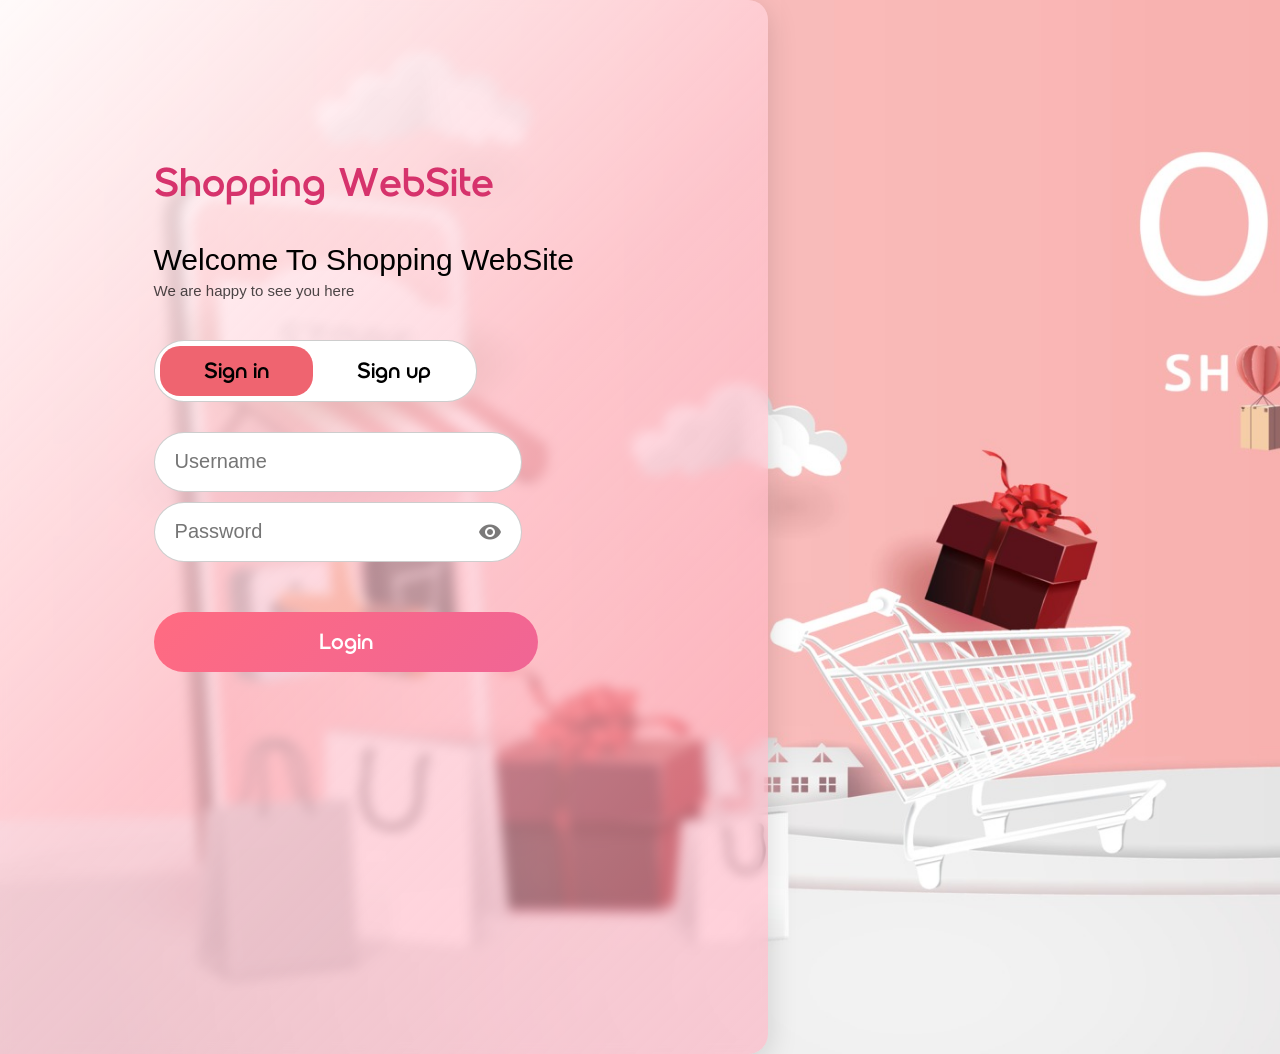
==== src/index.html @ 917c3c2b "shopping web" ====
<!DOCTYPE html>
<html lang="en">
<head>
    <meta charset="UTF-8">
    <meta name="viewport" content="width=device-width, initial-scale=1.0">
    <link rel="stylesheet" href="https://fonts.googleapis.com/icon?family=Material+Icons">
    <link rel="stylesheet" href="./style.css">
    <title>Login Page</title>
</head>
<body id="body_login">
     <!-- <div id="login_page">
        <input type="text" class="login_user">
        <input type="password" class="login_password">
        <button onclick="login_action()">Login</button>
        <button onclick="register_action()">Register</button>
     </div> -->
     <div id="login_page">
        <div id="conten_login">
            <h2>Shopping WebSite</h2>
            <p>Welcome To Shopping WebSite</p>
            <span>We are happy to see you here</span>
            <div id="button_sign">
                <button class="sign_in effect_sign_buttom" onclick="change_status_sign1()">Sign in</button>
                <button class="sign_up" onclick="change_status_sign2()">Sign up</button>
            </div>
            <div class="feature_login">
                <input type="text" class="login_user " placeholder="Username">
                <div class="password_feature">
                    <input type="password" class="login_password" placeholder="Password">
                    <i class="material-icons password_toggle" onclick="togglePasswordVisibility('.login_password', this)">visibility</i>
                </div>
            </div>
            <div class="feature_sign_up hidden_feature">
                <input type="text" class="login_user_register" placeholder="Username">
                <div class="password_feature">
                    <input type="password" class="login_password_register" placeholder="Password">
                    <i class="material-icons password_toggle" onclick="togglePasswordVisibility('.login_password_register', this)">visibility</i>
                </div>
                <div class="password_feature">
                    <input type="password" class="login_password_confirm" placeholder="Password confirm">
                    <i class="material-icons password_toggle" onclick="togglePasswordVisibility('.login_password_confirm', this)">visibility</i>
                </div>
            </div>
            <div id="button_login_register">
                <button onclick="login_action()" class="button_login">Login</button>
                <button onclick="register_action()" class="button_register hidden_feature">Register</button>
            </div>
        </div>
     </div>
     <script src="main.js"></script>
     <script src="login.js"></script>
</body>
</html>
---- src/style.css ----
@font-face {
    font-family: "darleysans";
    src: url(../asset/font/DarleySans-Regular.otf);
}
:root{
    --background: rgba(255, 245, 245, 0.8);
    --font_text : -apple-system, BlinkMacSystemFont, 'Segoe UI', 'Roboto', 'Oxygen',
        'Ubuntu', 'Cantarell', 'Fira Sans', 'Droid Sans', 'Helvetica Neue',
        sans-serif;
    --font_text_other: "darleysans" , sans-serif;
    --background-image: url(../asset/img/shopping-background.jpg);
}
#body_login
{
    margin: 0;
    font-family: var(--font_text);
    background: var(--background-image);
    background-size: cover;
    background-repeat: no-repeat;
}
h2{
    color: #d6336c;
    margin: 0;
    font-weight: 500;
    font-family: var(--font_text_other);
    margin-bottom: 5px;
    font-size: 40px;
}
p{
    font-family: var(--font_text);
    font-weight: 500;
    margin-bottom: 5px;
    font-size: 30px;
}
span
{
    opacity: 0.7;
    font-size: 15px;
}
#login_page
{
    display: grid;
    grid-template-columns: 6fr 4fr;
    grid-template-areas: 
    "content intro";
}
#conten_login
{   
    grid-area: content;
    padding-top: 20%;
    padding-left: 20%;
    background: linear-gradient(
    135deg,
    rgba(255, 255, 255, 0.9),
    rgba(255, 200, 210, 0.7),
    rgba(255, 160, 180, 0.5));
    backdrop-filter: blur(6px);
    border-bottom-right-radius: 20px;
    border-top-right-radius: 20px;
    box-shadow: 0 8px 30px rgba(0,0,0,0.15);
    min-height: 100dvh;
    /* min-width: 100dvw; */
}
.feature_sign_up,
.feature_login
{
    margin-top: 30px;
    margin-bottom: 30px;
}
.password_feature
{
    position: relative;
    width: 60%;
    margin-top: 10px;
}
.password_feature i
{
    position: absolute;
    top: 50%;
    right: 20px;
    transform: translateY(-50%);
    cursor: pointer;
    color: rgba(90, 89, 89, 0.8);
}
.hidden_feature
{
    display: none !important;
}

.feature_sign_up input,
.feature_login input
{
    border: 1px solid rgba(90, 89, 89, 0.3);
    outline: none;
    display: block;
    margin-top: 10px;
    height: 60px;
    width: 60%;
    box-sizing: border-box;  
    max-height: 200px;
    font-size: 20px;
    padding-left: 20px;
    border-radius: 30px;
}
.password_feature input
{
    width: 100%;
    margin-top: 0;
    padding-right: 55px;
}
table{
    padding: 20px;
    height: 100%;
    overflow:scroll;
    border-spacing: 0;
}
th, td{
    padding: 0px 20px 0px 20px;
    border: 1px solid black;
}
#button_sign
{
    margin-top: 40px;
    border: 1px solid rgba(90, 89, 89, 0.3);
    background-color: white ;
    padding: 5px;
    width: fit-content;
    white-space: nowrap;
    border-radius: 30px;
}
#button_sign button{
    font-family: var(--font_text_other);
    cursor: pointer;
    border: transparent;
    background-color: white ;
    width: 12svw;
    min-height: 50px;
    font-size: 22px;
    border-radius: 20px;
}
.effect_sign_buttom
{
    background-color: rgba(238, 84, 97, 0.9) !important;
}
/* ===================================button_login_register================ */
.button_login{
    color: white;
    font-family: var(--font_text_other);
    cursor: pointer;
    border: transparent;
    background: linear-gradient(135deg, #ff6b81, #f06595);
    width: 30svw;
    min-height: 60px;
    font-size: 22px;
    border-radius: 30px;
    margin-top: 50px;
    display: block;
}
.button_register
{
    color: white;
    font-family: var(--font_text_other);
    cursor: pointer;
    border: transparent;
    background: linear-gradient(135deg, #ff6b81, #f06595);
    width: 30svw;
    min-height: 60px;
    font-size: 22px;
    border-radius: 30px;
    margin-top: 50px;
    display: block;
}

#button_login_register button:hover
{
    background: linear-gradient(135deg, #f06595, #e64980);
    transform: translateY(-2px);
    box-shadow: 0 8px 20px rgba(0,0,0,0.2);
}
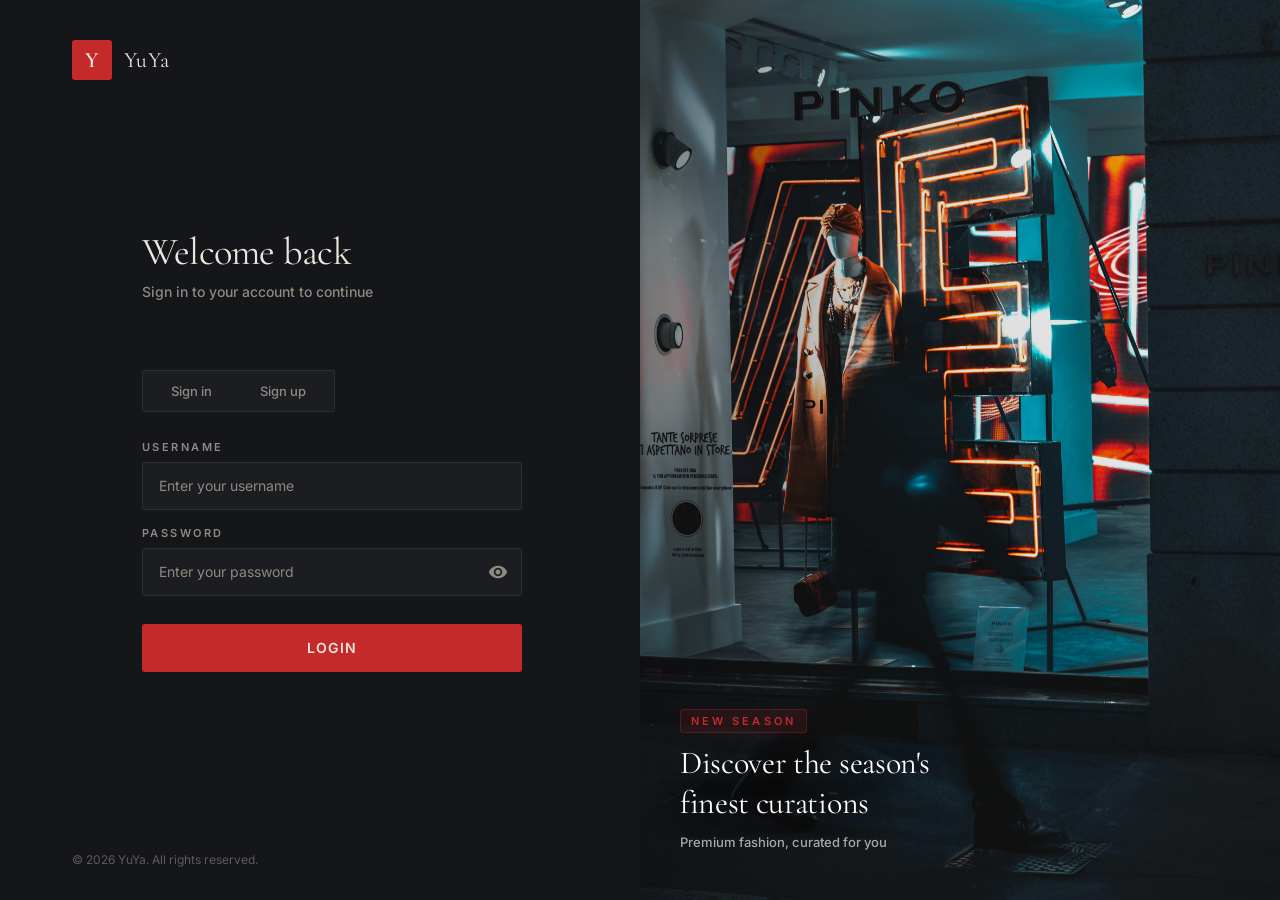
==== commit 535fb428: "push code" ====
--- a/src/index.html
+++ b/src/index.html
@@ -1,9 +1,12 @@
-<!DOCTYPE html>
+﻿<!DOCTYPE html>
 <html lang="en">
 <head>
     <meta charset="UTF-8">
     <meta name="viewport" content="width=device-width, initial-scale=1.0">
     <link rel="stylesheet" href="https://fonts.googleapis.com/icon?family=Material+Icons">
+    <link rel="preconnect" href="https://fonts.googleapis.com">
+    <link rel="preconnect" href="https://fonts.gstatic.com" crossorigin>
+    <link rel="stylesheet" href="https://fonts.googleapis.com/css2?family=Cormorant+Garamond:ital,wght@0,300;0,400;0,500;0,600;1,300;1,400&family=Inter:wght@400;500;600;700&display=swap">
     <link rel="stylesheet" href="./style.css">
     <title>Login Page</title>
 </head>
@@ -16,34 +19,75 @@
      </div> -->
      <div id="login_page">
         <div id="conten_login">
-            <h2>Shopping WebSite</h2>
-            <p>Welcome To Shopping WebSite</p>
-            <span>We are happy to see you here</span>
-            <div id="button_sign">
-                <button class="sign_in effect_sign_buttom" onclick="change_status_sign1()">Sign in</button>
-                <button class="sign_up" onclick="change_status_sign2()">Sign up</button>
+            <div class="login_brand">
+                <div class="login_brand_mark">Y</div>
+                <span class="login_brand_name">YuYa</span>
             </div>
-            <div class="feature_login">
-                <input type="text" class="login_user " placeholder="Username">
-                <div class="password_feature">
-                    <input type="password" class="login_password" placeholder="Password">
-                    <i class="material-icons password_toggle" onclick="togglePasswordVisibility('.login_password', this)">visibility</i>
+
+            <div class="login_form_body">
+                <div class="login_headline">
+                    <h2>Welcome back</h2>
+                    <p>Sign in to your account to continue</p>
+                </div>
+
+                <div id="button_sign">
+                    <button class="sign_in effect_sign_buttom" onclick="change_status_sign1()">Sign in</button>
+                    <button class="sign_up" onclick="change_status_sign2()">Sign up</button>
+                </div>
+
+                <div class="feature_login">
+                    <div class="login_field">
+                        <label class="login_label">Username</label>
+                        <input type="text" class="login_user" placeholder="Enter your username">
+                    </div>
+                    <div class="login_field">
+                        <label class="login_label">Password</label>
+                        <div class="password_feature">
+                            <input type="password" class="login_password" placeholder="Enter your password">
+                            <i class="material-icons password_toggle" onclick="togglePasswordVisibility('.login_password', this)">visibility</i>
+                        </div>
+                    </div>
+                </div>
+
+                <div class="feature_sign_up hidden_feature">
+                    <div class="login_field">
+                        <label class="login_label">Username</label>
+                        <input type="text" class="login_user_register" placeholder="Choose a username">
+                    </div>
+                    <div class="login_field">
+                        <label class="login_label">Password</label>
+                        <div class="password_feature">
+                            <input type="password" class="login_password_register" placeholder="Create a password">
+                            <i class="material-icons password_toggle" onclick="togglePasswordVisibility('.login_password_register', this)">visibility</i>
+                        </div>
+                    </div>
+                    <div class="login_field">
+                        <label class="login_label">Confirm Password</label>
+                        <div class="password_feature">
+                            <input type="password" class="login_password_confirm" placeholder="Repeat your password">
+                            <i class="material-icons password_toggle" onclick="togglePasswordVisibility('.login_password_confirm', this)">visibility</i>
+                        </div>
+                    </div>
+                </div>
+
+                <div id="button_login_register">
+                    <button onclick="login_action()" class="button_login">Login</button>
+                    <button onclick="register_action()" class="button_register hidden_feature">Register</button>
                 </div>
             </div>
-            <div class="feature_sign_up hidden_feature">
-                <input type="text" class="login_user_register" placeholder="Username">
-                <div class="password_feature">
-                    <input type="password" class="login_password_register" placeholder="Password">
-                    <i class="material-icons password_toggle" onclick="togglePasswordVisibility('.login_password_register', this)">visibility</i>
-                </div>
-                <div class="password_feature">
-                    <input type="password" class="login_password_confirm" placeholder="Password confirm">
-                    <i class="material-icons password_toggle" onclick="togglePasswordVisibility('.login_password_confirm', this)">visibility</i>
-                </div>
+
+            <div class="login_footer">
+                <span>© 2026 YuYa. All rights reserved.</span>
             </div>
-            <div id="button_login_register">
-                <button onclick="login_action()" class="button_login">Login</button>
-                <button onclick="register_action()" class="button_register hidden_feature">Register</button>
+        </div>
+
+        <div id="login_visual">
+            <img src="../asset/img/pexels-mikitayo-16566215.jpg" alt="YuYa Fashion">
+            <div class="login_visual_overlay"></div>
+            <div class="login_visual_caption">
+                <span class="login_visual_tag">NEW SEASON</span>
+                <h3 class="login_visual_title">Discover the season's<br>finest curations</h3>
+                <p class="login_visual_sub">Premium fashion, curated for you</p>
             </div>
         </div>
      </div>
@@ -51,3 +95,4 @@
      <script src="login.js"></script>
 </body>
 </html>
+
--- a/src/style.css
+++ b/src/style.css
@@ -1,6 +1,31 @@
 @font-face {
     font-family: "darleysans";
     src: url(../asset/font/DarleySans-Regular.otf);
+}
+@font-face {
+    font-family: "dita";
+    src: url(../asset/font/Dita-Sweet.ttf);
+}
+@font-face {
+    font-family: "dita2";
+    src: url(../asset/font/Dita-Sweet.otf);
+}
+@keyframes fadeIn {
+    from {
+        opacity: 0;
+        transform: translateY(20px);
+    }
+    to {
+        opacity: 1;
+        transform: translateY(0);
+    }
+}
+@keyframes pageReveal {
+    to {
+        opacity: 1;
+        transform: scale(1);
+        filter: blur(0);
+    }
 }
 :root{
     --background: rgba(255, 245, 245, 0.8);
@@ -8,7 +33,10 @@
         'Ubuntu', 'Cantarell', 'Fira Sans', 'Droid Sans', 'Helvetica Neue',
         sans-serif;
     --font_text_other: "darleysans" , sans-serif;
-    --background-image: url(../asset/img/shopping-background.jpg);
+    --background-image: url(../asset/img/yuya_shop.png);
+    --font_text_user: 'dita', sans-serif;
+    --font_text_admin: 'dita2', sans-serif;
+    --font_text_center: '._Molot', sans-serif;
 }
 #body_login
 {
@@ -17,12 +45,15 @@
     background: var(--background-image);
     background-size: cover;
     background-repeat: no-repeat;
-}
+    animation: fadeIn 0.6s ease;
+}
+
 h2{
     color: #d6336c;
     margin: 0;
     font-weight: 500;
     font-family: var(--font_text_other);
+    
     margin-bottom: 5px;
     font-size: 40px;
 }
@@ -34,7 +65,7 @@
 }
 span
 {
-    opacity: 0.7;
+    opacity: 1;
     font-size: 15px;
 }
 #login_page
@@ -50,11 +81,11 @@
     padding-top: 20%;
     padding-left: 20%;
     background: linear-gradient(
-    135deg,
-    rgba(255, 255, 255, 0.9),
-    rgba(255, 200, 210, 0.7),
-    rgba(255, 160, 180, 0.5));
-    backdrop-filter: blur(6px);
+        135deg,
+        rgba(255, 255, 255, 0.85),
+        rgba(255, 182, 193, 0.4)
+    );
+    backdrop-filter: blur(10px);
     border-bottom-right-radius: 20px;
     border-top-right-radius: 20px;
     box-shadow: 0 8px 30px rgba(0,0,0,0.15);
@@ -85,6 +116,7 @@
 .hidden_feature
 {
     display: none !important;
+    transition: 0.3s ease;
 }
 
 .feature_sign_up input,
@@ -102,6 +134,13 @@
     padding-left: 20px;
     border-radius: 30px;
 }
+.feature_sign_up input:focus,
+.feature_login input:focus
+{
+    border: 2px solid #ff6b81;
+    box-shadow: 0 0 8px rgba(255, 105, 135, 0.4);
+}
+
 .password_feature input
 {
     width: 100%;
@@ -114,9 +153,16 @@
     overflow:scroll;
     border-spacing: 0;
 }
+th
+{
+    background: rgba(143, 164, 173, 0.3);
+}
 th, td{
-    padding: 0px 20px 0px 20px;
-    border: 1px solid black;
+    padding: 10px 20px 10px 20px;
+    border: 1px solid rgb(173, 172, 172);
+    font-family: var(--font_text_admin);
+    text-align: left
+
 }
 #button_sign
 {
@@ -137,7 +183,14 @@
     min-height: 50px;
     font-size: 22px;
     border-radius: 20px;
-}
+    transition: all 0.3s ease;
+}
+#button_sign button:hover
+{
+    transform: translateY(-2px);
+    box-shadow: 0 6px 15px rgba(0,0,0,0.2);
+}
+
 .effect_sign_buttom
 {
     background-color: rgba(238, 84, 97, 0.9) !important;
@@ -155,6 +208,7 @@
     border-radius: 30px;
     margin-top: 50px;
     display: block;
+    transition: all 0.3s ease;
 }
 .button_register
 {
@@ -169,11 +223,5679 @@
     border-radius: 30px;
     margin-top: 50px;
     display: block;
+    transition: all 0.3s ease;
 }
 
 #button_login_register button:hover
 {
     background: linear-gradient(135deg, #f06595, #e64980);
     transform: translateY(-2px);
-    box-shadow: 0 8px 20px rgba(0,0,0,0.2);
-}
+    box-shadow: 0 0 20px rgba(255, 105, 135, 0.6);
+    transition: all 0.3s ease;
+}
+@media (max-width: 800px) {
+    #login_page
+    {
+        grid-template-columns: 1fr;
+        grid-template-areas: 
+        "content"
+        "intro";
+    }
+    #button_sign button
+    {
+        width: 30svw;
+    
+    }
+    .feature_sign_up input,
+    .feature_login input
+    {
+        width: 70svw;
+    }
+    .password_feature i
+    {
+        right: -40%;
+    }
+}
+/* ===========================================PAGE_USER=================================================== */
+/* ======================================================================================================= */
+#body_user
+{
+    margin: 0;
+    padding: 0;
+    font-family: var(--font_text_user);
+    min-height: 100dvh;
+    animation: fadeIn 0.6s ease;
+    font-weight: 600;
+}
+a{
+    text-decoration: none;
+    color: inherit;
+}
+.text_center{
+    position: absolute;
+    top: 80%;
+    left: 50%;
+    color: white;
+    font-family: var(--font_text_center);
+    font-size: clamp(60px, 10vw, 150px);
+    transform: translate(-50%, -50%);
+    text-align: center;
+}
+.text_center h1{
+    margin: 0;
+    padding: 0;
+}
+#menu_page_users{
+    position: fixed;
+
+    width: 100%;
+    padding: 20px 32px;
+    box-sizing: border-box;
+    display: flex;
+    align-items: center;
+    justify-content: space-between;
+
+    grid-template-areas:
+    "sidebar1 main sidebar2"
+}
+#menu_page_users h2{
+    font-family: var(--font_text_user);
+    text-shadow: 
+    0 5px 10px rgba(255, 255, 255, 0.7),
+    0 10px 20px rgba(255, 255, 255, 0.8),
+    0 15px 30px rgba(255, 255, 255, 0.9);
+    font-size: 50px;
+}
+.content_menu{
+    display: flex;
+    gap: 30px;
+    justify-content: center;
+    font-size: 25px;
+}
+.content_menu a{
+    transition: 0.3s ease;
+    padding: 0px 0px 5px 0px;
+    text-decoration: none;
+    color: rgba(255, 255, 255);
+    text-shadow: 0 0 10px rgba(0, 0, 0, 0.9);
+    background: linear-gradient(rgb(177, 22, 94), rgb(63, 4, 34));
+    background-position: center bottom;
+    background-repeat: no-repeat;
+    background-size: 0% 3px;
+    transition: 0.3s ease;
+}
+.content_menu a:hover{
+    background-size: 100% 3px;
+}
+.feature_menu_user
+{
+    color: rgb(255, 255, 255);
+    text-shadow: 0 0 10px rgba(0, 0, 0, 0.9);
+    display: flex;
+    align-items: center;
+    gap: 20px;
+    font-size: 20px;
+    height: 50px;
+    white-space: nowrap;
+}
+.feature_menu_user .search_icon
+{
+    background: rgba(255, 255, 255, 0.5);
+    backdrop-filter: blur(8px);
+    border-radius: 50px;
+    border: 1px solid rgba(255,255,255,0.3);
+    height: 50%;
+    width: 50%;
+    padding: 5px;
+    font-size: 30px;
+    cursor: pointer;
+}
+.user_account
+{
+    width: 50%;
+    height: auto;
+}
+.user_account:hover .setting_user
+{
+    display: flex;
+    flex-direction: column;
+    gap: 15px;
+}
+.setting_user{
+    top: 70px;
+    right: 80px;
+    position: absolute;
+    background: white;
+    height: fit-content;
+    white-space: nowrap;
+    min-width: 200px;
+    padding: 10px;
+    display: none;
+    border-radius: 10px;
+}
+.user_account{
+    display: flex;
+    align-items: center;
+    gap: 10px;
+    height: 50px;
+}
+.setting_user div
+{
+    cursor: pointer;
+    display: flex;
+    padding: 5px;
+    align-items: center;
+    gap: 10px;
+    color: black;
+    text-shadow: none;
+}
+.setting_user i
+{
+    font-size: 35px;
+}
+.setting_user span
+{
+    font-size: 20px
+}
+.setting_user button{
+    display: block;
+}
+.setting_user div:hover
+{
+    background-color: rgb(192, 190, 190);
+    border-radius: 10px;
+}
+
+.open_side_bar,
+.side_bar_menu{
+    text-align: center;
+    display: none;
+}
+
+.open_side_bar{
+    position: fixed;
+    top: 100px;
+    left: 190px;
+    z-index: 30;
+    padding: 5px;
+    border-radius: 18px;
+    align-items: center;
+    justify-content: center;
+    background: #1C1D21;
+    color: white;
+    box-shadow: none;
+    cursor: pointer;
+    transition: 0.3s ease;
+}
+
+.open_side_bar i{
+    padding-left: 0px;
+    font-size: 15px;
+}
+
+.side_bar_menu{
+    position: fixed;
+    top: 20px;
+    left: 20px;
+    bottom: 20px;
+    width: fit-content;
+    padding: 24px 18px;
+    box-sizing: border-box;
+    border-radius: 34px;
+    flex-direction: column;
+    overflow-y: auto;
+    scrollbar-width: none;
+    gap: 20px;
+    z-index: 25;
+    background: linear-gradient(180deg, rgba(53, 12, 21, 0.96), rgba(34, 7, 13, 0.98));
+    border: 1px solid rgba(255, 255, 255, 0.08);
+    box-shadow: 0 28px 45px rgba(94, 48, 58, 0.28);
+    transition: width 0.3s ease, padding 0.3s ease, transform 0.3s ease;
+}
+.side_bar_menu_content{
+    display: block;
+    position: fixed;
+    top: 20px;
+    left: 20px;
+    bottom: 20px;
+    width: fit-content;
+    padding: 24px 18px;
+    box-sizing: border-box;
+    border-radius: 34px;
+    flex-direction: column;
+    overflow-y: auto;
+    scrollbar-width: none;
+    gap: 20px;
+    z-index: 25;
+    background: linear-gradient(180deg, rgba(53, 12, 21, 0.96), rgba(34, 7, 13, 0.98));
+    border: 1px solid rgba(255, 255, 255, 0.08);
+    box-shadow: 0 28px 45px rgba(94, 48, 58, 0.28);
+    transition: width 0.3s ease, padding 0.3s ease, transform 0.3s ease;
+}
+.side_bar_brand{
+    display: flex;
+    align-items: center;
+    gap: 14px;
+    padding-bottom: 18px;
+    border-bottom: 1px solid rgba(255, 230, 234, 0.18);
+}
+
+.side_bar_brand_mark{
+    width: 48px;
+    height: 48px;
+    border-radius: 16px;
+    display: flex;
+    align-items: center;
+    justify-content: center;
+    background: #C42A2A;
+    color: white;
+    font-size: 26px;
+    box-shadow: none;
+}
+
+.side_bar_brand_text{
+    display: flex;
+    flex-direction: column;
+    gap: 4px;
+    color: white;
+}
+
+.side_bar_brand_text h3{
+    margin: 0;
+    font-size: 26px;
+    font-weight: 500;
+}
+
+.side_bar_brand_text span{
+    font-size: 15px;
+    opacity: 0.7;
+}
+
+.side_bar_links{
+    display: flex;
+    flex-direction: column;
+    gap: 10px;
+}
+
+.side_bar_links_secondary{
+    padding-top: 10px;
+    border-top: 1px solid rgba(255, 230, 234, 0.12);
+}
+
+.side_bar_item{
+    width: 100%;
+    border: none;
+    display: flex;
+    align-items: center;
+    gap: 14px;
+    min-height: 52px;
+    padding: 0 16px;
+    box-sizing: border-box;
+    border-radius: 18px;
+    color: rgba(255, 255, 255, 0.95);
+    background: transparent;
+    font-family: var(--font_text);
+    font-size: 18px;
+    cursor: pointer;
+    transition: 0.25s ease;
+}
+
+.side_bar_item:hover{
+    background: rgba(196, 42, 42, 0.12);
+    border-left: 2px solid #C42A2A;
+    box-shadow: none;
+}
+
+.side_bar_item i{
+    font-size: 22px;
+    flex-shrink: 0;
+}
+
+.side_bar_item_button{
+    text-align: left;
+}
+
+.side_bar_account{
+    margin-top: auto;
+    display: flex;
+    flex-direction: column;
+    gap: 14px;
+    padding-top: 18px;
+    border-top: 1px solid rgba(255, 230, 234, 0.18);
+}
+
+.side_bar_item_account{
+    background: rgba(255, 255, 255, 0.08);
+}
+.side_bar_item_account span
+{
+    width: 90px;
+}
+.side_bar_account_actions{
+    gap: 8px;
+}
+
+.side_bar_menu_close{
+    width: 94px;
+    padding-left: 14px;
+    padding-right: 14px;
+}
+
+.side_bar_menu_close .side_bar_brand{
+    justify-content: center;
+}
+
+.side_bar_menu_close .side_bar_item,
+.side_bar_menu_close .side_bar_brand{
+    justify-content: center;
+}
+
+.side_bar_menu_close .side_bar_brand_text,
+.side_bar_menu_close .side_bar_item span{
+    display: none;
+}
+
+.open_side_bar_shift{
+    left: 96px;
+}
+.body_men_page{
+    padding-left: 250px;
+    box-sizing: border-box;
+    background-position: center;
+}
+.body_men_page .open_side_bar{
+    display: flex;
+    top: 110px;
+    left: 184px;
+    transform: translateY(-50%);
+    width: 36px;
+    height: 36px;
+    padding: 0;
+    border-radius: 50%;
+    background: #1C1D21;
+    box-shadow: none;
+}
+.body_men_page .open_side_bar i{
+    font-size: 20px;
+}
+.body_men_page .open_side_bar_shift{
+    left: 84px;
+}
+.body_men_page .side_bar_menu{
+
+    display: flex;
+    top: 16px;
+    left: 16px;
+    bottom: 16px;
+    width: fit-content;
+    border-radius: 42px;
+}
+.body_men_page .side_bar_menu_close{
+    width: 96px;
+    padding-left: 14px;
+    padding-right: 14px;
+}
+.buy_item{
+    cursor: pointer;
+    border: 2px solid rgba(255, 255, 255, 0.9);
+    padding: 100px 30px 100px 30px;
+    border-radius: 100px;
+    color: #fdfdfd;
+    text-shadow: 0 0 30px rgba(0, 0, 0, 0.5);
+    position: absolute;
+    left: 15%;
+    top: 35%;
+    transform: translate(-50%, -50%);
+    font-size: 20px;
+    display: flex;
+    flex-direction: column;
+    gap: 50px;
+    text-align: center;
+}
+.buy_item i{
+    font-size: 40px;
+}
+@media (max-height: 800px) {
+    .buy_item{
+        top: 40%;
+        padding-top: 20px;
+        gap: 20px;
+        height: 50px;
+    }
+}
+@media (max-width: 900px){
+    .body_men_page .open_side_bar
+    {
+        left: 180px !important;
+    }
+    .body_men_page .open_side_bar_shift
+    {
+        left: 80px !important;
+    }
+    #menu_page_users{
+        display: none;
+    }
+
+    .open_side_bar{
+        display: flex;
+    }
+
+    .side_bar_menu{
+        display: flex;
+    }
+
+    #body_user{
+        padding-left: 118px;
+        box-sizing: border-box;
+    }
+    .text_center{
+        font-size: 90px;
+    }
+    .buy_item{
+        display: none;
+    }
+}
+
+@media (max-width: 640px){
+    .side_bar_menu{
+        width: 250px;
+        top: 14px;
+        left: 14px;
+        bottom: 14px;
+        border-radius: 28px;
+    }
+
+    .side_bar_menu_close{
+        width: 82px;
+        padding-left: 10px;
+        padding-right: 10px;
+    }
+    .open_side_bar
+    {
+        top: 110px;
+        left: 190px;
+    }
+    .open_side_bar_shift{
+        top: 90px;
+        left: 58px;
+    }
+
+    #body_user{
+        background-position: center;
+        padding-left: 112px;
+    }
+    .body_men_page{
+        padding-left: 112px;
+    }
+    .text_center{
+        font-size: 50px;
+    }
+}
+@media (max-width: 900px){
+    .body_men_page .open_side_bar{
+        left: 84px;
+    }
+
+    .body_men_page .open_side_bar_shift{
+        left: 78px;
+    }
+
+    .body_men_page .side_bar_menu{
+        top: 14px;
+        left: 14px;
+        bottom: 14px;
+        border-radius: 28px;
+    }
+
+    .body_men_page{
+        padding-left: 126px;
+    }
+}
+
+/* ============================================================PAGE ADMIN==================================================================================================*/
+/* ======================================================================================================================================================================= */
+#body_admin{
+    margin: 0;
+    padding: 18px;
+    display: grid;
+    grid-template-columns: 1.5fr 8fr;
+    gap: 18px;
+    grid-template-areas: 
+    "menu_admin main";
+    background:
+        radial-gradient(circle at top left, rgba(255, 221, 224, 0.78), transparent 28%),
+        radial-gradient(circle at top right, rgba(245, 197, 202, 0.52), transparent 24%),
+        linear-gradient(180deg, #fff8f6 0%, #fdeff0 100%);
+    min-height: 100dvh;
+    width: 100%;
+    box-sizing: border-box;
+    align-items: start;
+    overflow-x: hidden;
+}
+#menu_page_admin{
+    grid-area: menu_admin;
+    background: rgba(255, 251, 250, 0.9);
+    border: 1px solid rgba(232, 205, 206, 0.8);
+    border-radius: 28px;
+    box-shadow: 0 18px 45px rgba(176, 126, 133, 0.14);
+    padding: 22px 14px;
+    display: flex;
+    flex-direction: column;
+    gap: 10px;
+}
+#content_page_admin{
+    grid-area: main;
+    min-height: 100dvh;
+    display: flex;
+    flex-direction: column;
+    gap: 18px;
+    width: 100%;
+    min-width: 0;
+}
+#content_page_admin h1
+{
+    text-shadow: none;
+    font-family: var(--font_text);
+    padding: 0;
+    margin: 0;
+    color: #8d4f58;
+    font-size: 42px;
+    font-weight: 700;
+}
+#menu_page_admin div
+{
+    display: flex;
+    align-items: center;
+    gap: 15px;
+}
+#menu_page_admin span{
+    font-family: var(--font_text);
+    font-weight: 500;
+    opacity: 1;
+    font-size: 18px;
+}
+.info_table_admin
+{
+    box-sizing: border-box;
+    width: 100%;
+    display: block;
+}
+.table_admin
+{
+    width: 100%;
+    background: #fffdfc;
+    min-width: 760px;
+}
+
+.admin_surface{
+    background: rgba(255, 252, 251, 0.9);
+    border: 1px solid rgba(236, 212, 214, 0.82);
+    border-radius: 28px;
+    box-shadow: 0 16px 42px rgba(183, 136, 141, 0.12);
+    width: 100%;
+    box-sizing: border-box;
+}
+
+.title_page_admin{
+    position: relative;
+    padding: 24px 28px;
+}
+
+.title_page_admin_actions{
+    position: absolute;
+    right: 18px;
+    top: 28px;
+    display: flex;
+    align-items: center;
+    gap: 12px;
+}
+
+.admin_breadcrumb{
+    display: flex;
+    align-items: center;
+    gap: 8px;
+    color: #7a4a55;
+    margin-top: 12px;
+}
+
+.admin_breadcrumb span{
+    font-size: 17px;
+    opacity: 1;
+}
+
+.admin_breadcrumb i{
+    font-size: 18px;
+    color: #cfadb2;
+}
+
+.admin_brand{
+    padding: 8px 10px 24px 10px;
+    margin-bottom: 10px;
+}
+
+.admin_brand_logo{
+    width: 52px;
+    height: 52px;
+    border-radius: 18px;
+    justify-content: center;
+    background: linear-gradient(135deg, #f06b83, #f694a7);
+    color: white;
+    font-size: 26px;
+    font-weight: 700;
+    box-shadow: 0 12px 22px rgba(240, 107, 131, 0.25);
+}
+
+.admin_brand_text{
+    display: flex;
+    flex-direction: column;
+    gap: 4px !important;
+}
+
+.admin_brand_text h1{
+    margin: 0;
+    font-size: 24px;
+    color: #8d4f58;
+    font-family: var(--font_text);
+}
+
+.admin_brand_text p{
+    margin: 0;
+    font-size: 14px;
+    color: #7a4a55;
+    font-family: var(--font_text);
+    font-weight: 500;
+}
+
+.menu_admin_item{
+    display: flex;
+    align-items: center;
+    gap: 14px;
+    border-radius: 18px;
+    padding: 14px 16px;
+    color: #8a6a70;
+    transition: 0.25s ease;
+    border: none;
+    background: transparent;
+    cursor: pointer;
+    box-sizing: border-box;
+}
+.buttom_sign_out
+{
+    position: absolute;
+    right: 18px;
+    top: 40px;
+    display: flex;
+    align-items: center;
+    justify-content: center;
+    gap: 10px;
+    border-radius: 18px;
+    padding: 14px 16px;
+    color: #af354b;
+    transition: 0.25s ease;
+    border: none;
+    background: transparent;
+    cursor: pointer;
+    box-sizing: border-box;;
+}
+
+.title_page_admin_actions .buttom_sign_out{
+    position: static;
+}
+
+.admin_secondary_link{
+    display: inline-flex;
+    align-items: center;
+    justify-content: center;
+    gap: 10px;
+    min-height: 52px;
+    padding: 0 18px;
+    border-radius: 18px;
+    background: rgba(240, 107, 131, 0.12);
+    color: #af354b;
+    font-family: var(--font_text);
+    font-size: 17px;
+    font-weight: 600;
+    transition: 0.25s ease;
+    box-sizing: border-box;
+}
+
+.admin_secondary_link:hover{
+    background: rgba(240, 107, 131, 0.2);
+}
+
+.admin_secondary_link span{
+    opacity: 1;
+    font-size: 17px;
+}
+.buttom_sign_out span
+{
+    display: flex;
+    align-content: center;
+    font-family: var(--font_text);
+    font-size: 20px;
+    font-weight: 500;
+}
+.buttom_sign_out:hover
+{
+    background: rgba(175, 53, 75, 0.3);
+    color: #af737e;
+}
+.menu_admin_item i{
+    font-size: 22px;
+}
+
+.menu_admin_item:hover,
+.menu_admin_item_active{
+    background: linear-gradient(135deg, #f06b83, #ef8ca1);
+    color: white;
+    box-shadow: 0 12px 25px rgba(240, 107, 131, 0.24);
+}
+
+.menu_admin_button{
+    margin-top: auto;
+    width: 100%;
+    text-align: left;
+}
+
+.admin_stat_card{
+    position: relative;
+    overflow: hidden;
+    min-height: 138px;
+    border-radius: 24px;
+    padding: 22px 20px;
+    border: 1px solid rgba(242, 223, 224, 0.95);
+    box-shadow: inset 0 1px 0 rgba(255, 255, 255, 0.6);
+}
+
+.admin_stat_icon{
+    width: 48px;
+    height: 48px;
+    border-radius: 14px;
+    justify-content: center;
+    background: rgba(255, 255, 255, 0.92);
+    box-shadow: 0 8px 20px rgba(189, 150, 156, 0.15);
+    margin-bottom: 26px;
+}
+
+.admin_stat_card i{
+    font-size: 24px;
+}
+.admin_stat_card p{
+    margin: 0 0 8px 0;
+    font-size: 16px;
+    line-height: 1.3;
+    font-family: var(--font_text);
+    color: #8d6f73;
+    font-weight: 500;
+}
+
+.admin_stat_card h3{
+    margin: 0;
+    font-size: 20px;
+    font-family: var(--font_text);
+    color: #7f4d55;
+}
+
+.admin_panel{
+    padding: 18px;
+    box-sizing: border-box;
+    display: flex;
+    align-items: center;
+    gap: 12px;
+}
+
+.admin_search{
+    flex: 1;
+    display: flex;
+    align-items: center;
+    gap: 12px;
+    padding: 0 18px;
+    height: 62px;
+    border: 1px solid #ecd5d8;
+    border-radius: 18px;
+    background: #fffdfc;
+    margin-bottom: 16px;
+}
+.admin_search h3
+{
+    font-family: var(--font_text_admin);
+    color: #af354b;
+}
+
+.admin_search i{
+    color: #b0848c;
+    font-size: 24px;
+}
+
+.admin_search input{
+    width: 100%;
+    border: none;
+    outline: none;
+    background: transparent;
+    font-size: 18px;
+    font-family: var(--font_text);
+}
+
+.block_feature_admin{
+    display: grid;
+    grid-template-columns: 1fr 1fr 2fr 1fr;
+    gap: 14px;
+}
+
+.roles_form{
+    display: grid;
+    grid-template-columns: minmax(0, 1fr) 220px;
+    gap: 14px;
+}
+
+.block_feature_admin input,
+.block_feature_admin select,
+.roles_form input{
+    width: 100%;
+    height: 54px;
+    border-radius: 16px;
+    border: 1px solid #ecd5d8;
+    background: #fffdfc;
+    padding: 0 16px;
+    font-size: 16px;
+    font-family: var(--font_text);
+    box-sizing: border-box;
+}
+
+/* .block_feature_admin input:focus,
+.block_feature_admin select:focus,
+.roles_form input:focus{
+    outline: none;
+    border-color: #f08da0;
+    box-shadow: 0 0 0 4px rgba(240, 141, 160, 0.14);
+} */
+
+.admin_action_button{
+    width: 100%;
+    height: 54px;
+    border-radius: 16px;
+    border: none;
+    background: linear-gradient(135deg, #f06b83, #ef8ca1);
+    color: white;
+    font-size: 16px;
+    font-family: var(--font_text);
+    font-weight: 600;
+    cursor: pointer;
+    box-shadow: 0 14px 28px rgba(240, 107, 131, 0.2);
+}
+
+.admin_action_button:hover{
+    transform: translateY(-1px);
+}
+
+.info_table_admin table{
+    padding: 0;
+}
+
+.table_roles{
+    width: 100%;
+    background: #fffdfc;
+    min-width: 560px;
+}
+
+.table_admin th,
+.table_admin td,
+.table_roles th,
+.table_roles td{
+    border: 1px solid #f0dde0;
+    padding: 18px 14px;
+    font-family: var(--font_text_admin);
+    font-size: 16px;
+    color: #7f5f65;
+    background: rgba(255, 253, 252, 0.95);
+}
+
+.table_admin th,
+.table_roles th{
+    background: #fdf0f1;
+    color: #8d4f58;
+    font-weight: 700;
+}
+
+.table_admin tr:hover td,
+.table_roles tr:hover td{
+    background: #fff6f7;
+}
+
+.table_admin button,
+.table_roles button{
+    border: none;
+    border-radius: 12px;
+    padding: 10px 14px;
+    margin-right: 8px;
+    font-family: var(--font_text_admin);
+    font-size: 14px;
+    font-weight: 600;
+    cursor: pointer;
+    background: #ffe7ec;
+    color: #d94f77;
+}
+
+/* .table_admin button:last-child,
+.table_roles button:last-child{
+    background: #f7e6e6;
+    color: #ba6a6a;
+} */
+
+.types_form{
+    display: grid;
+    grid-template-columns: minmax(0, 1.15fr) minmax(0, 1.85fr) 220px;
+    gap: 14px;
+    align-items: stretch;
+}
+
+.types_form input,
+.types_form textarea{
+    width: 100%;
+    border-radius: 16px;
+    border: 1px solid #ecd5d8;
+    background: #fffdfc;
+    padding: 16px;
+    font-size: 16px;
+    font-family: var(--font_text);
+    box-sizing: border-box;
+}
+
+.types_form input{
+    height: 54px;
+}
+
+.types_form textarea{
+    min-height: 120px;
+    resize: vertical;
+}
+
+.table_type_product_info{
+    min-width: 760px;
+}
+
+.type_description_cell{
+    max-width: 420px;
+    line-height: 1.6;
+}
+
+.body_types_product{
+    margin: 0;
+    min-height: 100dvh;
+    padding: 24px;
+    box-sizing: border-box;
+    background:
+        radial-gradient(circle at top left, rgba(255, 221, 224, 0.78), transparent 28%),
+        radial-gradient(circle at top right, rgba(245, 197, 202, 0.52), transparent 24%),
+        linear-gradient(180deg, #fff8f6 0%, #fdeff0 100%);
+}
+
+.types_product_page{
+    max-width: 1280px;
+    margin: 0 auto;
+    display: flex;
+    flex-direction: column;
+    gap: 18px;
+}
+
+.types_product_header{
+    padding: 24px 28px;
+    display: flex;
+    align-items: flex-start;
+    justify-content: space-between;
+    gap: 18px;
+}
+
+.types_product_title{
+    display: flex;
+    flex-direction: column;
+    gap: 18px;
+}
+
+.types_product_title h1{
+    margin: 0;
+    color: #8d4f58;
+    font-family: var(--font_text);
+    font-size: 40px;
+    font-weight: 700;
+}
+
+.types_back_link{
+    display: inline-flex;
+    align-items: center;
+    gap: 10px;
+    width: fit-content;
+    padding: 10px 16px;
+    border-radius: 999px;
+    background: rgba(240, 107, 131, 0.12);
+    color: #af354b;
+    font-family: var(--font_text);
+    font-weight: 600;
+    transition: 0.25s ease;
+}
+
+.types_back_link:hover{
+    background: rgba(240, 107, 131, 0.2);
+}
+
+.types_back_link span{
+    opacity: 1;
+    font-size: 16px;
+}
+
+.types_sign_out_button{
+    display: inline-flex;
+    align-items: center;
+    justify-content: center;
+    gap: 10px;
+    min-height: 52px;
+    padding: 0 18px;
+    border: none;
+    border-radius: 18px;
+    background: transparent;
+    color: #af354b;
+    font-family: var(--font_text);
+    cursor: pointer;
+    transition: 0.25s ease;
+}
+
+.types_sign_out_button:hover{
+    background: rgba(175, 53, 75, 0.12);
+}
+
+.types_sign_out_button span{
+    opacity: 1;
+    font-size: 18px;
+    font-weight: 600;
+}
+
+.action_cell{
+    position: relative;
+    width: 88px;
+}
+
+.action_menu{
+    position: relative;
+    display: inline-block;
+}
+
+.action_menu_button{
+    width: 36px;
+    height: 36px;
+    border-radius: 999px !important;
+    border: none !important;
+    margin: 0 !important;
+    padding: 0 !important;
+    background: #f5eef0 !important;
+    color: #9d7a82 !important;
+    display: inline-flex;
+    align-items: center;
+    justify-content: center;
+    font-size: 20px !important;
+    line-height: 1;
+    cursor: pointer;
+    transition: 0.2s ease;
+}
+
+.action_menu_button:hover,
+.action_menu:focus-within .action_menu_button{
+    background: #eddfe3 !important;
+    color: #7f4d55 !important;
+}
+
+.action_menu_list{
+    position: absolute;
+    top: calc(100% + 8px);
+    right: 0;
+    min-width: 132px;
+    padding: 8px;
+    border-radius: 16px;
+    border: 1px solid rgba(232, 205, 206, 0.9);
+    background: #fffdfc;
+    box-shadow: 0 14px 28px rgba(176, 126, 133, 0.18);
+    z-index: 10;
+    display: none;
+    flex-direction: column;
+    gap: 6px;
+}
+
+.action_menu:hover .action_menu_list,
+.action_menu:focus-within .action_menu_list{
+    display: flex;
+}
+
+.action_menu_list button{
+    width: 100%;
+    margin: 0 !important;
+    border-radius: 12px !important;
+    text-align: left;
+    padding: 10px 12px !important;
+    background: transparent !important;
+    color: #7f5f65 !important;
+    box-shadow: none !important;
+}
+
+.action_menu_list button:hover{
+    background: #fff1f4 !important;
+    color: #d94f77 !important;
+}
+
+@media (max-width: 1100px){
+    #body_admin{
+        grid-template-columns: 1fr;
+    }
+
+    #menu_page_admin{
+        flex-direction: row;
+        flex-wrap: wrap;
+        align-items: center;
+        justify-content: space-between;
+    }
+
+    .admin_brand{
+        width: 100%;
+        padding-bottom: 10px;
+    }
+
+    .menu_admin_button{
+        margin-top: 0;
+        width: calc(50% - 6px);
+    }
+
+    .menu_admin_item{
+        flex: 1 1 calc(50% - 6px);
+        justify-content: left;
+    }
+
+    .admin_overview,
+    .admin_overview_roles,
+    .block_feature_admin{
+        grid-template-columns: 1fr;
+    }
+
+    .roles_form{
+        grid-template-columns: 1fr;
+    }
+
+    .types_form{
+        grid-template-columns: 1fr;
+    }
+
+    .types_product_header{
+        flex-direction: column;
+    }
+}
+
+@media (max-width: 720px){
+    #body_admin{
+        padding: 12px;
+        gap: 12px;
+    }
+
+    #menu_page_admin{
+        padding: 16px 12px;
+        border-radius: 22px;
+        gap: 8px;
+    }
+
+    .title_page_admin{
+        padding: 20px;
+    }
+
+    .title_page_admin_actions{
+        position: static;
+        margin-top: 16px;
+        flex-direction: column;
+        align-items: stretch;
+    }
+
+    .buttom_sign_out{
+        width: 100%;
+    }
+
+    #content_page_admin h1{
+        font-size: 34px;
+    }
+
+    .admin_panel{
+        padding: 14px;
+    }
+
+    .admin_search{
+        height: 54px;
+        padding: 0 14px;
+        border-radius: 16px;
+    }
+
+    .admin_search input{
+        font-size: 16px;
+    }
+
+    .admin_overview,
+    .admin_overview_roles,
+    .block_feature_admin,
+    .roles_form,
+    .types_form{
+        grid-template-columns: 1fr;
+    }
+
+    .menu_admin_item,
+    .menu_admin_button{
+        width: 100%;
+        justify-content: left;
+    }
+
+    .info_table_admin{
+        border-radius: 22px;
+    }
+
+    .types_product_header{
+        padding: 20px;
+    }
+
+    .types_product_title h1{
+        font-size: 34px;
+    }
+
+    .types_sign_out_button{
+        width: 100%;
+        justify-content: center;
+    }
+
+    .table_admin th,
+    .table_admin td,
+    .table_roles th,
+    .table_roles td{
+        padding: 12px 10px;
+        font-size: 14px;
+    }
+}
+
+@media (max-width: 480px){
+    #body_admin{
+        padding: 10px;
+    }
+
+    .title_page_admin{
+        padding: 16px;
+    }
+
+    .body_types_product{
+        padding: 12px;
+    }
+
+    #content_page_admin h1{
+        font-size: 28px;
+    }
+
+    .admin_breadcrumb{
+        gap: 4px;
+        flex-wrap: wrap;
+    }
+
+    .admin_breadcrumb span{
+        font-size: 14px;
+    }
+
+    .admin_brand{
+        padding: 4px 6px 16px 6px;
+    }
+
+    .admin_brand_logo{
+        width: 44px;
+        height: 44px;
+        font-size: 22px;
+    }
+
+    .admin_brand_text h1{
+        font-size: 20px;
+    }
+
+    .admin_brand_text p{
+        font-size: 12px;
+    }
+
+    .admin_secondary_link,
+    .types_sign_out_button{
+        min-height: 48px;
+        font-size: 15px;
+    }
+
+    .menu_admin_item{
+        padding: 12px 14px;
+    }
+
+    .block_feature_admin input,
+    .block_feature_admin select,
+    .roles_form input,
+    .types_form input,
+    .types_form textarea,
+    .admin_action_button{
+        height: 50px;
+        font-size: 15px;
+    }
+
+    .types_form textarea{
+        min-height: 120px;
+    }
+
+    .types_product_header{
+        padding: 16px;
+    }
+
+    .types_product_title h1{
+        font-size: 28px;
+    }
+
+    .types_back_link{
+        width: 100%;
+        justify-content: center;
+    }
+
+    .table_admin{
+        min-width: 620px;
+    }
+
+    .table_roles{
+        min-width: 460px;
+    }
+}
+/* ====================================================================PAGE_DETAIL_USER=============================================================== */
+/* -------------------------------------------------------------------------------==================================================================== */
+.body_detail_user
+{
+    margin: 0;
+    padding: 18px;
+    display: grid;
+    grid-template-columns: 1.5fr 8fr;
+    gap: 30px;
+    grid-template-areas: 
+    "menu_detail main_detail";
+    background: linear-gradient(
+    120deg,
+    #F3E6E3 0%,
+    #E6CFCB 50%,
+    #D8B4AE 100%
+    );
+    min-height: 100dvh;
+    width: 100%;
+    box-sizing: border-box;
+    align-items: start;
+    overflow-x: hidden; 
+}
+.setting_detail_user
+{
+    grid-area: menu_detail;
+    background: rgba(255, 251, 250, 0.9);
+    border: 1px solid rgba(232, 205, 206, 0.8);
+    border-radius: 28px;
+    box-shadow: 0 18px 45px rgba(176, 126, 133, 0.14);
+    padding: 22px 14px;
+    display: flex;
+    flex-direction: column;
+    gap: 10px;
+}
+.setting_detail_user .admin_brand,
+.setting_detail_user .admin_brand div
+{
+    display: flex;
+    align-items: center;
+    gap: 15px;
+}
+.setting_detail_user span{
+    font-family: var(--font_text);
+    font-weight: 500;
+    opacity: 1;
+    font-size: 18px;
+}
+.main_content_table
+{
+    grid-area: main_detail;
+    min-height: 100dvh;
+    display: flex;
+    flex-direction: column;
+    align-items: center; 
+    margin-top: 70px;
+    gap: 20px;
+    font-family: var(--font_text);
+}
+.user_view_dashboard
+{
+    grid-area: main_detail;
+    min-height: 100dvh;
+    display: flex;
+    flex-direction: column;
+    gap: 18px;
+    width: 100%;
+    min-width: 0;
+    margin-top: 100px   ;
+}
+.main_content_table .notice_info_table
+{
+    color: rgb(46, 45, 45);
+    text-align: center;
+}
+.notice_info_table h1{
+    font-size: clamp(20px, 50px, 70px);
+}
+.notice_info_table h3
+{
+    opacity: 0.7;
+    font-family: var(--font_text_user);
+}
+.table_add_info
+{
+    display: flex;
+    flex-direction: column;
+    padding: 40px;
+    width: 60%;
+}
+.info_detail_user
+{
+    position: relative;
+}
+.table_add_info div
+{
+    display: flex;
+    flex-direction: column;
+    gap: 20px;
+}
+.table_add_info input
+{
+    width: 100%;
+    height: 54px;
+    border-radius: 16px;
+    border: 1px solid #ecd5d8;
+    background: #fffdfc;
+    padding: 0 16px;
+    font-size: 16px;
+    font-family: var(--font_text);
+    box-sizing: border-box;
+}
+.table_add_info span
+{
+    opacity: 1;
+    font-family: var(--font_text_admin);
+    font-size: 16px;
+    color: #7f5f65;
+}
+.gender
+{
+    display: inline-block !important;
+}
+.gender input
+{
+    width: 20px;
+    height: 15px;
+    transform: scale(1.5);
+}
+.buttom_add_info button
+{
+    background: #dd93a3;
+    color: #4b091d;
+    border: none;
+    padding: 12px 28px;
+    border-radius: 10px;
+    font-size: 15px;
+    font-weight: 600;
+    cursor: pointer;
+    transition: all 0.3s ease;
+    right: 10px;
+    position: absolute;
+}
+/* ============================================buttom_back============= */
+.buttom_back
+{
+    cursor: pointer;
+    position: absolute;
+    display: flex;
+    justify-content: center;
+    top: 5%;
+    gap: 10px;
+    left: 18%;
+}
+.buttom_back span
+{
+    display: flex;
+    align-items: center;
+}
+.buttom_back button
+{
+    cursor: pointer;
+    display: flex;
+    align-items: center;
+    font-family: var(--font_text_other);
+    background: transparent;
+    border: transparent;
+    font-size: 25px;
+}
+/* ==============================================View_Info============================ */
+.view_info_user{
+    grid-area: main_detail;
+    display: flex;
+    flex-direction: column;
+    gap: 50px;
+    margin: 100px;
+}
+.view_info_user img
+{
+    background: #ffffff;
+    border-radius: 60px;
+    padding: 0;
+    width: 120px;
+    height: 120px;
+}
+.view_info_user h1{
+    font-size: clamp(20px, 30px, 40px);
+    font-family: var(--font_text_admin);
+}
+.title_content_info{
+    border-radius: 28px;
+    overflow: hidden;
+    box-sizing: border-box;
+    width: 70%;
+    overflow-x: auto;
+    display: block;
+}
+.table_info_user{
+    width: 100%;
+    background: #fffdfc;
+    padding: 0;
+}
+.view_info_user table th
+{
+    border: transparent;
+}
+.view_info_user table td{
+    border: transparent;
+    border-bottom: 1px solid #f0dde0;
+    padding: 18px 14px;
+    font-family: var(--font_text_admin);
+    font-size: 16px;
+    color: #7f5f65;
+    background: rgba(255, 253, 252, 0.95);
+}
+/* =======================================Page_usermanagerment=========================== */
+.body_user_managerment
+{
+    margin: 0;
+    padding: 18px;
+    display: grid;
+    grid-template-columns: 1.5fr 8fr;
+    gap: 18px;
+    grid-template-areas: 
+    "menu_managerment main_managerment";
+    background:
+        radial-gradient(circle at top left, rgba(255, 221, 224, 0.78), transparent 28%),
+        radial-gradient(circle at top right, rgba(245, 197, 202, 0.52), transparent 24%),
+        linear-gradient(180deg, #fff8f6 0%, #fdeff0 100%);
+    min-height: 100dvh;
+    width: 100%;
+    box-sizing: border-box;
+    align-items: start;
+    overflow-x: hidden;
+}
+#menu_page_managerment
+{
+    grid-area: menu_managerment;
+    background: rgba(255, 251, 250, 0.9);
+    border: 1px solid rgba(232, 205, 206, 0.8);
+    border-radius: 28px;
+    box-shadow: 0 18px 45px rgba(176, 126, 133, 0.14);
+    padding: 22px 14px;
+    display: flex;
+    flex-direction: column;
+    gap: 10px;
+}
+#menu_page_managerment div
+{
+    display: flex;
+    align-items: center;
+    gap: 15px;
+}
+#menu_page_managerment span{
+    font-family: var(--font_text);
+    font-weight: 500;
+    opacity: 1;
+    font-size: 18px;
+}
+#content_page_managerment
+{
+    grid-area: main_managerment;
+    min-height: 100dvh;
+    display: flex;
+    flex-direction: column;
+    gap: 18px;
+    width: 100%;
+    min-width: 0;
+}
+#content_page_managerment h1
+{
+    text-shadow: none;
+    font-family: var(--font_text);
+    padding: 0;
+    margin: 0;
+    color: #8d4f58;
+    font-size: 42px;
+    font-weight: 700;
+}
+.info_details_user{
+    border-radius: 28px;
+    overflow: hidden;
+    box-sizing: border-box;
+    width: 100%;
+    overflow-x: auto;
+    display: block;
+}
+.info_details_user{
+    border-radius: 28px;
+    overflow: hidden;
+    box-sizing: border-box;
+    width: 100%;
+    overflow-x: auto;
+    display: block;
+}
+.table_details_user{
+    width: 100%;
+    background: #fffdfc;
+    padding: 0;
+}
+.table_details_user th,
+.table_details_user td{
+    color: #7f5f65;
+    border: 1px solid rgba(0, 0, 0, 0.1);
+    background: rgba(255, 253, 252, 0.95);
+    border-bottom: 1px solid #f0dde0;
+    padding: 18px 14px;
+    font-family: var(--font_text_admin);
+    font-size: 16px;
+}
+.table_details_user th{
+    background: #fdf0f1;
+    color: #8d4f58;
+    font-weight: 700;
+}
+.table_details_user tr:hover td{
+    background: #fff6f7;
+}
+.table_details_user button
+{
+    border: none;
+    border-radius: 12px;
+    padding: 10px 14px;
+    margin-right: 8px;
+    font-family: var(--font_text_admin);
+    font-size: 14px;
+    font-weight: 600;
+    cursor: pointer;
+    background: #ffe7ec;
+    color: #d94f77;
+}
+
+@media (max-width: 1100px){
+    .body_detail_user,
+    .body_user_managerment
+    {
+        grid-template-columns: 1fr;
+        gap: 18px;
+    }
+
+    .body_detail_user
+    {
+        grid-template-areas:
+        "menu_detail"
+        "main_detail";
+    }
+
+    .setting_detail_user,
+    #menu_page_managerment
+    {
+        flex-direction: row;
+        flex-wrap: wrap;
+        align-items: center;
+        justify-content: space-between;
+    }
+
+    .setting_detail_user .admin_brand,
+    #menu_page_managerment .admin_brand
+    {
+        width: 100%;
+        padding-bottom: 10px;
+    }
+
+    .setting_detail_user .menu_admin_item,
+    #menu_page_managerment .menu_admin_item
+    {
+        flex: 1 1 calc(50% - 6px);
+        justify-content: left;
+    }
+
+    .main_content_table
+    {
+        margin-top: 0;
+    }
+
+    .table_add_info,
+    .title_content_info
+    {
+        width: 100%;
+    }
+
+    .view_info_user
+    {
+        margin: 0;
+    }
+
+    .buttom_back
+    {
+        right: -60%;
+        top: 40px;
+    }
+}
+
+@media (max-width: 720px){
+    .body_detail_user,
+    .body_user_managerment
+    {
+        padding: 12px;
+        gap: 12px;
+    }
+
+    .setting_detail_user,
+    #menu_page_managerment
+    {
+        padding: 16px 12px;
+        border-radius: 22px;
+        gap: 8px;
+    }
+
+    .setting_detail_user .menu_admin_item,
+    #menu_page_managerment .menu_admin_item
+    {
+        width: 100%;
+        flex-basis: 100%;
+    }
+
+    .notice_info_table h1
+    {
+        font-size: 34px;
+    }
+
+    .notice_info_table h3
+    {
+        font-size: 20px;
+    }
+
+    .table_add_info
+    {
+        padding: 20px 14px;
+    }
+
+    .view_info_user
+    {
+        gap: 24px;
+        margin-top: 56px;
+    }
+
+    .title_content_info
+    {
+        width: 100%;
+    }
+
+    .table_details_user
+    {
+        min-width: 860px;
+    }
+
+    .table_info_user
+    {
+        min-width: 420px;
+    }
+
+    .table_details_user button
+    {
+        margin-bottom: 8px;
+    }
+
+    .buttom_add_info button
+    {
+        position: static;
+        width: 100%;
+    }
+
+    .buttom_back
+    {
+        top: 40px;
+        right: -50%;
+    }
+}
+
+@media (max-width: 480px){
+    .body_detail_user,
+    .body_user_managerment
+    {
+        padding: 10px;
+    }
+
+    .setting_detail_user .admin_brand,
+    #menu_page_managerment .admin_brand
+    {
+        padding: 4px 6px 16px 6px;
+    }
+
+    .notice_info_table h1
+    {
+        font-size: 28px;
+    }
+
+    .notice_info_table h3
+    {
+        font-size: 16px;
+    }
+
+    .table_add_info
+    {
+        padding: 16px 12px;
+    }
+
+    .table_add_info input
+    {
+        height: 50px;
+        font-size: 15px;
+    }
+
+    .gender
+    {
+        display: flex !important;
+        flex-wrap: wrap;
+        gap: 12px;
+        align-items: center;
+    }
+
+    .gender span
+    {
+        margin-right: 8px;
+    }
+
+    .view_info_user img
+    {
+        width: 96px;
+        height: 96px;
+    }
+
+    .table_details_user
+    {
+        min-width: 760px;
+    }
+
+    .table_info_user
+    {
+        min-width: 320px;
+    }
+}
+/* ================================Product_page=========================== */
+.content_table_product
+{
+    background: white;
+    border-radius: 18px;
+    overflow: hidden;
+    box-sizing: border-box;
+    overflow: scroll;
+    scrollbar-width: thin;
+    height: fit-content;
+    padding-bottom: 70px;
+}
+.title_table_product{
+    display: flex;
+    align-items: center;
+    gap: 14px;
+    border-radius: 18px;
+    padding: 20px 0px 0px 40px;
+}
+.title_table_product i
+{
+    border-radius: 20px;
+    background: transparent;
+    color: #d6336c;
+    box-shadow: 
+    0px 5px  10px rgba(214, 51, 108, 0.8),
+    0px 10px 15px rgba(214, 51, 108, 0.7);
+    font-size: 15px;
+}
+.title_table_product span
+{   
+    font-size: 20px;
+    font-weight: 600;
+    color: #850818;
+    font-family: var(--font_text);
+    margin: 0;
+}
+.table_product_info{
+    width: 100%;
+    background: #ffffff;
+}
+.table_product_info th,
+.table_product_info td{
+    border: none;
+}
+.table_product_info th{
+    border-bottom: 1px solid #8b313f;
+    background: #ffffff;
+    color: #8d4f58;
+}
+/* BUTTOMSETTING */
+.feature_opening_setting
+{
+    width: 30px;
+    position: relative;
+}
+.status_feature_opening_setting
+{
+    display: flex !important;
+}
+.feature_opening_setting i
+{
+    cursor: pointer;
+}
+.buttom_setting_product
+{
+    top: 0px;
+    left: 30px;
+    position: absolute;
+    width: fit-content;
+    height: fit-content;
+    gap: 10px;
+    flex-direction: column;
+    box-sizing: border-box;
+    background-color: #fdf8f8;
+    border: 1px solid #525252;
+    border-radius: 10px;
+    padding: 10px;
+    display: none;
+}
+.buttom_setting_product button
+{
+    font-size: 15px;
+    font-family: var(--font_text_admin);
+    border-radius: 10px;
+    color: #d42c45;
+    background: transparent;
+    border: none;
+    cursor: pointer;
+    width: 90px;
+    height: 30px;
+    padding: 0;
+    margin: 0;
+    transition: 0.3s;
+}
+.buttom_setting_product button:hover
+{
+    background: linear-gradient(180deg, rgba(243, 82, 82, 0.5), rgba(243, 169, 169, 0.3));
+    color: #220202;
+    transition: 0.3s;
+}
+.feature_product{
+    display: grid;
+    grid-template-columns: 2fr 2fr 2fr;
+    gap: 14px;
+}
+.feature_product input,
+.feature_product select{
+    width: 100%;
+    height: 54px;
+    border-radius: 16px;
+    border: 1px solid #ecd5d8;
+    background: #fffdfc;
+    padding: 0 16px;
+    font-size: 16px;
+    font-family: var(--font_text);
+    box-sizing: border-box;
+}
+.page_types_produce
+{
+    display: flex;
+    align-items: center;
+    gap: 10px;
+    padding-bottom: 20px;
+}
+.page_types_produce select
+{
+    border: transparent;
+    background: linear-gradient(135deg, #f093fb, #f78090);
+    color: white;
+}
+.page_types_produce option
+{
+    background: #d46a7e;
+}
+.page_types_produce select:hover{
+    background: linear-gradient(135deg, #e07cfb, #e94b63);
+    box-shadow: 0 8px 10px rgba(245, 87, 108, 0.4);
+}
+.feature_types{
+    position: relative;
+}
+.note_types_product
+{
+    border: 1px solid #000000;
+    background: #fffdfc;
+    padding: 5px;
+    width: 90%;
+    top: 0px;
+    left: 80px;
+    font-size: 15px;
+    position: absolute;
+    display: none;
+}
+.feature_types:hover .note_types_product
+{
+    display: flex;
+}
+
+input[type="file"] {
+    padding-top: 15px;
+}
+.image_management_page{
+    margin: 0;
+    min-height: 100dvh;
+    padding: 40px 22px;
+    box-sizing: border-box;
+    background:
+        radial-gradient(circle at top left, rgba(255, 214, 220, 0.7), transparent 26%),
+        radial-gradient(circle at top right, rgba(249, 205, 209, 0.6), transparent 24%),
+        linear-gradient(180deg, #fff9f8 0%, #fff4f3 100%);
+}
+.image_page_shell{
+    max-width: 1280px;
+    margin: 0 auto;
+    display: flex;
+    flex-direction: column;
+    gap: 20px;
+}
+.image_page_hidden_brand{
+    display: none !important;
+}
+.image_page_header,
+.image_page_form_card,
+.image_table_card{
+    background: rgba(255, 252, 251, 0.94);
+    border: 1px solid #efd6d7;
+    border-radius: 30px;
+    box-shadow: 0 18px 42px rgba(218, 170, 174, 0.18);
+}
+.image_page_header{
+    padding: 28px;
+}
+.image_back_link{
+    width: fit-content;
+    min-height: 44px;
+    padding: 0 18px;
+    border-radius: 999px;
+    display: inline-flex;
+    align-items: center;
+    gap: 10px;
+    background: #fdecef;
+    color: #b04f63;
+    font-family: var(--font_text);
+    font-size: 15px;
+    font-weight: 600;
+    margin-bottom: 24px;
+}
+.image_back_link i{
+    font-size: 20px;
+}
+.image_page_heading h1{
+    margin: 0;
+    font-size: clamp(34px, 4vw, 56px);
+    line-height: 1.1;
+    color: #5c2a33;
+    font-family: var(--font_text);
+}
+.image_page_breadcrumb{
+    display: flex;
+    align-items: center;
+    gap: 8px;
+    margin-top: 14px;
+    color: #7a4a55;
+}
+.image_page_breadcrumb span{
+    opacity: 1;
+    font-size: 15px;
+    font-family: var(--font_text_admin);
+}
+.image_page_breadcrumb i{
+    font-size: 16px;
+}
+.image_page_meta{
+    display: flex;
+    flex-wrap: wrap;
+    gap: 18px;
+    margin-top: 24px;
+}
+.image_page_meta_item{
+    min-width: 150px;
+    display: flex;
+    flex-direction: column;
+    gap: 8px;
+}
+.image_page_meta_item span{
+    opacity: 1;
+    color: #7a4a55;
+    font-size: 13px;
+    letter-spacing: 0.04em;
+    text-transform: uppercase;
+    font-family: var(--font_text);
+}
+.image_page_meta_item b{
+    color: #4d1e28;
+    font-size: 22px;
+    font-family: var(--font_text_admin);
+}
+.image_page_form_card{
+    padding: 18px;
+}
+.feature_image_product{
+    display: grid;
+    grid-template-columns: 1.4fr 2.2fr 220px;
+    gap: 14px;
+    align-items: start;
+}
+.feature_image_product input{
+    width: 100%;
+    min-height: 54px;
+    border-radius: 18px;
+    border: 1px solid #efcfd3;
+    background: #fffdfc;
+    padding: 0 18px;
+    font-size: 16px;
+    font-family: var(--font_text);
+    box-sizing: border-box;
+    outline: none;
+}
+.feature_image_product input:focus{
+    border-color: #ea7d91;
+    box-shadow: 0 0 0 4px rgba(240, 107, 131, 0.1);
+}
+.feature_image_product input[type="file"]{
+    padding-top: 15px;
+}
+.image_save_button{
+    min-height: 54px;
+    border: none;
+    border-radius: 18px;
+    background: linear-gradient(135deg, #eb6c88, #ec7f98);
+    color: white;
+    font-family: var(--font_text);
+    font-size: 16px;
+    font-weight: 700;
+    cursor: pointer;
+    box-shadow: 0 16px 26px rgba(235, 108, 136, 0.26);
+    transition: 0.25s ease;
+}
+.image_save_button:hover{
+    transform: translateY(-1px);
+    box-shadow: 0 18px 30px rgba(235, 108, 136, 0.32);
+}
+.image_table_card{
+    overflow: hidden;
+}
+.image_table_scroll{
+    overflow-x: auto;
+}
+.table_image{
+    width: 100%;
+    background: transparent;
+    padding: 0;
+    min-width: 900px;
+}
+.table_image th,
+.table_image td{
+    border: 1px solid #f0d9dc;
+    padding: 18px 14px;
+    background: rgba(255, 253, 252, 0.92);
+    color: #8a5a63;
+    font-size: 16px;
+}
+.table_image th{
+    background: #fff4f6;
+    color: #9a5a68;
+    font-weight: 700;
+}
+.table_image button{
+    border: 2px solid #a25260;
+    border-radius: 12px;
+    min-width: 72px;
+    height: 34px;
+    padding: 0 10px;
+    margin-right: 8px;
+    font-family: var(--font_text_admin);
+    font-size: 14px;
+    cursor: pointer;
+    background: white;
+    color: #a25260;
+}
+.table_image button:hover{
+    background: #fff1f4;
+}
+@media (max-width: 900px){
+    .image_management_page{
+        padding: 18px 12px;
+    }
+
+    .image_page_header,
+    .image_page_form_card,
+    .image_table_card{
+        border-radius: 24px;
+    }
+
+    .image_page_header{
+        padding: 20px;
+    }
+
+    .feature_image_product{
+        grid-template-columns: 1fr;
+    }
+
+    .image_save_button{
+        width: 100%;
+    }
+}
+ /* =================================PAGE_MEN============================*/
+.content_inventory_ỉtem
+{
+    margin: 10px;
+    padding: 20px;
+}
+/* =================================PAGE_MEN/WOMEN_REFRESH============================*/
+.side_bar_item_active_user{
+    background: linear-gradient(135deg, rgba(240, 107, 131, 0.95), rgba(201, 139, 154, 0.9));
+    box-shadow: 0 12px 24px rgba(159, 101, 163, 0.18);
+}
+
+.collection_theme_men{
+    --collection-accent: #8d5d4f;
+    --collection-accent-strong: #5c392f;
+    --collection-surface: rgba(255, 250, 247, 0.88);
+    --collection-surface-strong: rgba(255, 247, 241, 0.96);
+    --collection-line: rgba(128, 92, 79, 0.16);
+    --collection-text: #4d342d;
+    --collection-muted: #8e6e66;
+    background:
+        radial-gradient(circle at top left, rgba(219, 194, 178, 0.45), transparent 28%),
+        radial-gradient(circle at top right, rgba(152, 112, 96, 0.22), transparent 24%),
+        linear-gradient(180deg, #fff9f5 0%, #f8eee8 100%);
+}
+
+.collection_theme_women{
+    --collection-accent: #c07b8a;
+    --collection-accent-strong: #7b4e59;
+    --collection-surface: rgba(255, 249, 248, 0.9);
+    --collection-surface-strong: rgba(255, 246, 245, 0.97);
+    --collection-line: rgba(166, 113, 125, 0.16);
+    --collection-text: #5f3d45;
+    --collection-muted: #9c737d;
+    background:
+        radial-gradient(circle at top left, rgba(244, 205, 212, 0.5), transparent 30%),
+        radial-gradient(circle at top right, rgba(214, 167, 175, 0.24), transparent 22%),
+        linear-gradient(180deg, #fffafb 0%, #faeff0 100%);
+}
+
+.body_men_page{
+    opacity: 0;
+    transform: scale(1.05);
+    filter: blur(10px);
+    min-height: 100dvh;
+}
+.body_men_page {
+    animation: pageReveal 0.3s ease forwards;
+}
+
+.collection_shell{
+    min-height: 100dvh;
+    padding: 24px 24px 24px 0;
+    display: grid;
+    grid-template-columns: 1fr;
+    gap: 22px;
+    box-sizing: border-box;
+}
+
+.collection_dashboard{
+    display: flex;
+    flex-direction: column;
+    gap: 22px;
+    min-width: 0;
+}
+
+.collection_topbar,
+.collection_catalog_card,
+.collection_detail_panel{
+    background: var(--collection-surface);
+    border: 1px solid var(--collection-line);
+    box-shadow: 0 20px 42px rgba(124, 92, 84, 0.12);
+    backdrop-filter: blur(16px);
+}
+
+.collection_topbar{
+    background: #1e2028;
+    display: flex;
+    align-items: center;
+    justify-content: space-between;
+    gap: 16px;
+    padding: 18px 20px;
+    border-radius: 30px;
+}
+
+.collection_search{
+    display: flex;
+    align-items: center;
+    gap: 12px;
+    width: min(520px, 100%);
+    min-height: 56px;
+    padding: 0 18px;
+    border-radius: 999px;
+    background: rgba(255, 255, 255, 0.6);
+    border: 1px solid rgba(255, 255, 255, 0.72);
+    box-sizing: border-box;
+}
+
+.collection_search i{
+    color: var(--collection-muted);
+}
+
+.collection_search_input{
+    width: 100%;
+    border: none;
+    outline: none;
+    background: transparent;
+    font-size: 15px;
+    color: var(--collection-text);
+    font-family: var(--font_text);
+}
+
+.collection_search_input::placeholder{
+    color: rgba(101, 71, 63, 0.55);
+}
+
+.collection_actions{
+    display: flex;
+    align-items: center;
+    justify-content: flex-end;
+    gap: 12px;
+}
+
+.collection_icon_button{
+    width: 50px;
+    height: 50px;
+    border: transparent;
+    border-radius: 18px;
+    background: rgba(255, 255, 255, 0.64);
+    color: var(--collection-text);
+    cursor: pointer;
+    transition: 0.25s ease;
+}
+
+.collection_icon_button:hover,
+.collection_edit_button:hover,
+.collection_primary_action:hover,
+.collection_secondary_action:hover,
+.item_men:hover{
+    transform: translateY(-2px);
+}
+
+.collection_profile_card{
+    min-width: 210px;
+    display: flex;
+    align-items: center;
+    justify-content: space-between;
+    gap: 14px;
+    padding: 10px 12px 10px 16px;
+    border-radius: 20px;
+    background: linear-gradient(135deg, rgba(255, 255, 255, 0.8), rgba(251, 239, 236, 0.76));
+    border: 1px solid rgba(255, 255, 255, 0.72);
+    box-sizing: border-box;
+}
+
+.collection_profile_name{
+    display: block;
+    color: var(--collection-text);
+    font-family: var(--font_text);
+    font-size: 16px;
+}
+
+.collection_profile_role{
+    opacity: 1;
+    color: var(--collection-muted);
+}
+
+.collection_profile_card img{
+    width: 48px;
+    height: 48px;
+    border-radius: 16px;
+    object-fit: cover;
+}
+
+.collection_hero{
+    display: grid;
+    grid-template-columns: minmax(0, 1.2fr) minmax(320px, 0.8fr);
+    gap: 22px;
+}
+
+.collection_spotlight_card{
+    position: relative;
+    overflow: hidden;
+    border-radius: 34px;
+    border: 1px solid var(--collection-line);
+    background: var(--collection-surface-strong);
+    box-shadow: 0 20px 44px rgba(124, 92, 84, 0.12);
+}
+
+.collection_heading{
+    padding: 34px;
+    display: flex;
+    flex-direction: column;
+    gap: 22px;
+}
+
+.collection_heading::before,
+.collection_spotlight_card::before,
+.collection_catalog_card::before,
+.collection_detail_panel::before{
+    content: "";
+    position: absolute;
+    inset: 0;
+    pointer-events: none;
+    background: linear-gradient(135deg, rgba(255, 255, 255, 0.3), transparent 46%);
+}
+
+.collection_heading_copy{
+    position: relative;
+    z-index: 1;
+}
+
+.collection_kicker,
+.collection_section_kicker{
+    margin: 0 0 10px;
+    font-size: 13px;
+    letter-spacing: 0.18em;
+    text-transform: uppercase;
+    color: var(--collection-accent);
+    font-family: var(--font_text);
+}
+
+.collection_heading h2{
+    margin: 0;
+    font-size: clamp(22px, 3vw, 46px);
+    line-height: 1.06;
+    color: var(--collection-text);
+    font-family: var(--font_text);
+}
+.collection_heading span 
+{
+    font-size: 20px;
+    font-family: var(--font_text);
+}
+
+.collection_heading > div > span,
+.collection_heading_copy > span,
+.collection_spotlight_copy p,
+.collection_stat_card p,
+.collection_section_heading > span,
+.collection_detail_block p,
+.collection_detail_list li{
+    opacity: 1;
+    color: var(--collection-muted);
+    font-size: 15px;
+    line-height: 1.75;
+    font-family: var(--font_text);
+}
+
+.collection_chip_row,
+.collection_heading_actions,
+.collection_palette_row{
+    display: flex;
+    flex-wrap: wrap;
+    gap: 10px;
+    position: relative;
+    z-index: 1;
+}
+
+.collection_chip{
+    padding: 10px 16px;
+    border-radius: 999px;
+    background: rgba(255, 255, 255, 0.7);
+    border: 1px solid rgba(255, 255, 255, 0.75);
+    color: var(--collection-text);
+    font-size: 14px;
+    opacity: 1;
+}
+
+.collection_primary_action,
+.collection_secondary_action{
+    min-height: 48px;
+    padding: 0 22px;
+    border-radius: 999px;
+    display: inline-flex;
+    align-items: center;
+    justify-content: center;
+    font-family: var(--font_text);
+    font-size: 15px;
+    font-weight: 700;
+    cursor: pointer;
+    transition: 0.25s ease;
+}
+
+.collection_primary_action{
+    color: white;
+    background: linear-gradient(135deg, var(--collection-accent-strong), var(--collection-accent));
+    box-shadow: 0 18px 26px rgba(134, 89, 77, 0.22);
+}
+
+.collection_secondary_action{
+    border: 1px solid var(--collection-line);
+    color: var(--collection-text);
+    background: rgba(255, 255, 255, 0.66);
+}
+
+.collection_spotlight_card{
+    display: grid;
+    grid-template-columns: minmax(0, 1fr) 180px;
+    gap: 12px;
+    padding: 26px;
+}
+
+.collection_spotlight_copy,
+.collection_spotlight_media{
+    position: relative;
+    z-index: 1;
+}
+
+.collection_spotlight_label,
+.collection_detail_label,
+.collection_stat_card > span{
+    opacity: 1;
+    color: var(--collection-accent);
+    font-size: 12px;
+    font-family: var(--font_text);
+    letter-spacing: 0.16em;
+    text-transform: uppercase;
+}
+
+.collection_spotlight_card h2,
+.collection_section_heading h2,
+.collection_detail_block h3{
+    margin: 14px 0 10px;
+    color: var(--collection-text);
+    font-family: var(--font_text);
+}
+
+.collection_spotlight_card h2{
+    font-size: 28px;
+    line-height: 1.15;
+}
+
+.collection_spotlight_meta{
+    display: flex;
+    gap: 20px;
+    margin-top: 22px;
+}
+
+.collection_spotlight_meta strong,
+.collection_stat_card strong{
+    display: block;
+    color: var(--collection-text);
+    font-size: 28px;
+    font-family: var(--font_text_admin);
+}
+
+.collection_spotlight_meta span{
+    opacity: 1;
+    color: var(--collection-muted);
+}
+
+.collection_spotlight_media{
+    display: flex;
+    align-items: end;
+    justify-content: center;
+}
+
+.collection_spotlight_media img{
+    width: 100%;
+    max-width: 180px;
+    max-height: 260px;
+    object-fit: contain;
+    filter: drop-shadow(0 16px 32px rgba(59, 35, 30, 0.18));
+}
+
+.collection_stats_grid{
+    display: grid;
+    grid-template-columns: repeat(3, minmax(0, 1fr));
+    gap: 18px;
+}
+
+.collection_stat_card{
+    padding: 24px;
+    border-radius: 26px;
+    border: 1px solid var(--collection-line);
+    background: rgba(255, 255, 255, 0.55);
+    box-shadow: 0 16px 34px rgba(124, 92, 84, 0.8);
+}
+
+.collection_catalog_card{
+    position: relative;
+    overflow: hidden;
+    border-radius: 34px;
+    padding: 26px;
+    display: grid;
+    grid-template-columns: repeat(auto-fill, minmax(260px, 1fr));
+    gap: 20px;
+}
+
+.collection_section_heading{
+    position: relative;
+    z-index: 1;
+    margin-bottom: 18px;
+    display: flex;
+    align-items: end;
+    justify-content: space-between;
+    gap: 16px;
+}
+
+.collection_section_heading h2{
+    font-size: 30px;
+}
+
+.collection_detail_panel{
+    position: sticky;
+    top: 24px;
+    height: fit-content;
+    border-radius: 32px;
+    padding: 22px;
+}
+
+.collection_detail_header{
+    display: flex;
+    align-items: center;
+    justify-content: space-between;
+    gap: 12px;
+    padding-bottom: 18px;
+    border-bottom: 1px solid var(--collection-line);
+    margin-bottom: 18px;
+}
+
+.collection_detail_header span{
+    opacity: 1;
+    font-size: 16px;
+    color: var(--collection-text);
+    font-family: var(--font_text);
+    font-weight: 700;
+}
+
+.collection_edit_button{
+    width: 42px;
+    height: 42px;
+    border: 1px solid var(--collection-line);
+    border-radius: 14px;
+    background: rgba(255, 255, 255, 0.64);
+    color: var(--collection-text);
+    cursor: pointer;
+    transition: 0.25s ease;
+}
+
+.collection_detail_body{
+    display: flex;
+    flex-direction: column;
+    gap: 16px;
+}
+
+.collection_detail_block{
+    padding: 18px;
+    border-radius: 22px;
+    background: rgba(255, 255, 255, 0.62);
+    border: 1px solid rgba(255, 255, 255, 0.68);
+}
+
+.collection_detail_block h3{
+    font-size: 24px;
+}
+
+.collection_palette{
+    width: 38px;
+    height: 38px;
+    border-radius: 14px;
+    border: 2px solid rgba(255, 255, 255, 0.76);
+    box-shadow: 0 0px 10px rgba(124, 92, 84, 0.9);
+}
+
+.collection_detail_list{
+    margin: 12px 0 0;
+    padding-left: 20px;
+}
+
+.collection_inventory{
+    position: relative;
+    z-index: 1;
+    display: grid;
+    grid-template-columns: repeat(auto-fill, minmax(240px, 1fr));
+    gap: 20px;
+    min-height: 220px;
+}
+
+.collection_inventory:empty::before{
+    content: "No products yet. The layout is ready and will render your existing data automatically.";
+    display: block;
+    grid-column: 1 / -1;
+    padding: 28px;
+    border-radius: 26px;
+    border: 1px dashed var(--collection-line);
+    background: rgba(255, 255, 255, 0.48);
+    color: var(--collection-muted);
+    font-family: var(--font_text);
+    font-size: 15px;
+}
+
+.item_men{
+    cursor: pointer;
+    display: flex;
+    flex-direction: column;
+    gap: 10px;
+    padding: 18px;
+    border-radius: 28px;
+    border: 1px solid rgba(255, 255, 255, 0.82);
+    background: linear-gradient(180deg, rgba(255, 255, 255, 0.92), rgba(255, 248, 245, 0.8));
+    box-shadow: 0 18px 34px rgba(124, 92, 84, 0.5);
+    transition: 0.25s ease;
+}
+
+.item_men img{
+    width: 100%;
+    height: 260px;
+    border-radius: 22px;
+    object-fit: cover;
+    display: block;
+    background: linear-gradient(180deg, rgba(248, 238, 231, 0.8), rgba(255, 255, 255, 0.95));
+}
+
+.item_men h3{
+    margin: 10px 0px 10px 0px;
+    font-family: var(--font_text_admin);
+    font-size: 24px;
+    color: var(--collection-text);
+}
+
+.item_men span{
+    opacity: 1;
+    color: var(--collection-accent);
+    text-transform: uppercase;
+    font-size: 17px;
+}
+
+/* .item_men h3:last-child{
+    font-size: 18px;
+    color: var(--collection-accent-strong);
+} */
+
+@media (max-width: 1240px){
+    .collection_shell{
+        grid-template-columns: 1fr;
+        padding-right: 16px;
+    }
+
+    .collection_detail_panel{
+        position: static;
+    }
+}
+
+@media (max-width: 980px){
+    .collection_hero,
+    .collection_stats_grid{
+        grid-template-columns: 1fr;
+    }
+
+    .collection_topbar{
+        flex-direction: column;
+        align-items: stretch;
+    }
+
+    .collection_actions{
+        justify-content: space-between;
+        flex-wrap: wrap;
+    }
+
+    .collection_profile_card{
+        flex: 1 1 100%;
+    }
+}
+
+@media (max-width: 720px){
+    .body_men_page{
+        padding-left: 98px;
+    }
+
+    .collection_shell{
+        padding: 14px 12px 18px 0;
+        gap: 14px;
+    }
+
+    .collection_topbar,
+    .collection_heading,
+    .collection_catalog_card,
+    .collection_detail_panel,
+    .collection_spotlight_card{
+        border-radius: 24px;
+    }
+
+    .collection_heading,
+    .collection_catalog_card,
+    .collection_detail_panel{
+        padding: 18px;
+    }
+
+    .collection_spotlight_card{
+        grid-template-columns: 1fr;
+    }
+
+    .collection_spotlight_media{
+        justify-content: flex-start;
+    }
+
+    .collection_section_heading{
+        align-items: flex-start;
+        flex-direction: column;
+    }
+
+    .collection_catalog_card{
+        grid-template-columns: repeat(2, 1fr);
+        gap: 14px;
+    }
+
+    .item_men img{
+        height: 200px;
+    }
+
+    .item_men h3{
+        font-size: 18px;
+    }
+
+    .item_men span{
+        font-size: 13px;
+    }
+}
+
+@media (max-width: 480px){
+    .collection_catalog_card{
+        grid-template-columns: 1fr;
+    }
+
+    .item_men img{
+        height: 240px;
+    }
+}
+/* =============================PAGE_ITEM============================ */
+.feature_item
+{
+    display: flex;
+    align-items: center;
+    justify-content: space-between;
+    flex-wrap: wrap;
+    gap: 10px;
+    padding-right: 20px;
+}
+
+.buttom_search h3
+{
+    margin: 0;
+    padding-left: 30px;
+    font-size: clamp(20px, 40px, 50px);
+    font-family: var(--font_text);
+    color: #8d4f58;
+}
+.item_back_link{
+    cursor: pointer;
+    width: fit-content;
+    min-height: 44px;
+    padding: 0 18px;
+    display: inline-flex;
+    align-items: center;
+    gap: 10px;
+    color: #b04f63;
+    font-family: var(--font_text);
+    font-weight: 600;
+    margin: 10px 0px 24px 0px;
+}
+.item_back_link span
+{
+    font-size: 22px;
+}
+.buttom_item {
+    display: flex;
+    flex-wrap: wrap;
+    gap: 10px;
+}
+.buttom_item button{
+    cursor: pointer;
+    border: transparent;
+    background: linear-gradient(135deg, #f093fb, #f78090);
+    color: white;
+    min-height: 48px;
+    padding: 0 24px;
+    border-radius: 18px;
+    font-family: var(--font_text);
+    font-size: 16px;
+    font-weight: 600;
+    transition: 0.25s ease;
+    box-sizing: border-box;
+    white-space: nowrap;
+}
+.details_item
+{
+    display: grid;
+    grid-template-columns: 2fr 3fr;
+    grid-template-areas: "content_img content_info";
+    gap: 20px;
+    box-sizing: border-box;
+    align-items: start;
+}
+.info_img_item
+{
+    grid-area: content_img;
+    display: flex;
+    flex-direction: column;
+    gap: 12px;
+    padding: 20px;
+    border-radius: 28px;
+    border: 1px solid rgba(255, 255, 255, 0.82);
+    background: linear-gradient(180deg, rgba(255, 255, 255, 0.92), rgba(255, 248, 245, 0.8));
+    box-shadow: 0 18px 34px rgba(124, 92, 84, 0.5);
+    box-sizing: border-box;
+}
+.main_img_item img
+{
+    width: 100%;
+    height: 340px;
+    border-radius: 20px;
+    object-fit: cover;
+    display: block;
+}
+.sub_img_item
+{
+    display: flex;
+
+    flex-wrap: wrap;
+    gap: 8px;
+}
+.sub_img_item img
+{
+    flex: 1 1 calc(33% - 8px);
+    min-width: 60px;
+    max-width: 120px;
+    height: 90px;
+    border-radius: 10px;
+    object-fit: cover;
+    display: block;
+}
+.info_area table
+{
+    background: rgba(255, 253, 253, 0.92);
+    box-shadow: 0px 0px 10px rgba(0, 0, 0, 0.3);
+    width: 100%;
+    border-radius: 20px;
+}
+.sub_area_item
+{
+    display: flex;
+    align-items: center;
+    /* min-width: 200px; */
+    gap: 10px;
+}
+.area_item button
+{
+    cursor: pointer;
+    border: 1px solid plum;
+    background: transparent;
+    color: rgb(212, 28, 212);
+    padding: 8px;
+    border-radius: 10px;
+    white-space: nowrap;
+}
+.info_area th,
+.info_area td
+{
+    border: 1px solid transparent;
+    padding: 14px 12px;
+    background: rgba(255, 253, 253, 0.92);
+    color: black;
+    font-size: 15px;
+}
+.info_area th
+{
+    border-bottom: 1px solid rgba(0, 0, 0, 0.12);
+}
+.info_area div
+{
+    display: flex;
+    align-items: center;
+    gap: 12px;
+}
+.info_content_item{
+    grid-area: content_info;
+    padding: 28px;
+    display: flex;
+    flex-direction: column;
+    gap: 16px;
+    border-radius: 28px;
+    border: 1px solid rgba(255, 255, 255, 0.82);
+    background: linear-gradient(180deg, rgba(255, 255, 255, 0.92), rgba(255, 248, 245, 0.8));
+    box-shadow: 0 18px 34px rgba(124, 92, 84, 0.5);
+    box-sizing: border-box;
+    color: #333333;
+}
+.info_content_item > button
+{
+    width: fit-content;
+    background-color: white;
+    border: 1px solid rgba(0,0,0,0.15);
+    border-radius: 20px;
+    font-family: var(--font_text_user);
+    font-size: 16px;
+    padding: 6px 18px;
+    cursor: pointer;
+}
+.info_content_item h2
+{
+    color: #000000;
+    font-size: clamp(20px, 4vw, 36px);
+    margin: 0;
+}
+.info_content_item h3
+{
+    margin: 0px;
+    font-family: var(--font_text_admin);
+    font-size: clamp(22px, 3vw, 30px);
+    color: #c91e82;
+}
+.info_content_item h4
+{
+    font-size: 17px;
+    margin: 8px 0 15px 0;
+    color: #444444;
+}
+.info_content_item span1
+{
+    cursor: pointer;
+    opacity: 1;
+    color: #333333;
+    font-family: var(--font_text);
+    font-size: 16px;
+    display: inline-flex;
+    align-items: center;
+    margin: 0px 5px 5px 0px;
+    border: 1px solid rgba(0, 0, 0, 0.5);
+    padding: 5px 12px;
+    border-radius: 10px;
+}
+.detail_info_item
+{
+    display: flex;
+    flex-direction: column;
+    gap: 10px;
+}
+/* .detail_info_item > div
+{
+    display: flex;
+    flex-wrap: wrap;
+    align-items: center;
+    gap: 6px;
+} */
+.detail_info_item p
+{
+    opacity: 1;
+    color: #444444;
+    font-family: var(--font_text);
+    font-size: 16px;
+    margin: 0;
+    font-weight: 400;
+    line-height: 1.6;
+}
+.item_shipping{
+    border: 1px solid rgba(0, 0, 0, 0.18);
+    padding: 12px 16px;
+    border-radius: 12px;
+    display: inline-flex;
+    align-items: center;
+    gap: 14px;
+    margin-top: 10px;
+}
+.item_shipping h4
+{
+    margin: 0;
+    font-size: 15px;
+}
+.detail_info_item input[type="number"]
+{
+    padding: 10px;
+    border-radius: 20px;
+    width: 10%;
+    font-size: 15px;
+}
+.item_shipping span2
+{
+    font-size: 12px;
+    color: #555555;
+    opacity: 0.8;
+    display: block;
+}
+
+/* --- Responsive: tablet --- */
+@media (max-width: 860px) {
+    .body_men_page {
+        padding-left: 120px;
+    }
+    .details_item {
+        grid-template-columns: 1fr;
+        grid-template-areas:
+            "content_img"
+            "content_info";
+    }
+
+    .main_img_item img {
+        height: 300px;
+    }
+
+    .sub_img_item img {
+        height: 80px;
+    }
+
+    .feature_item {
+        padding-right: 10px;
+    }
+}
+
+@media (max-width: 540px) {
+    .feature_item {
+        flex-direction: column;
+        align-items: flex-start;
+        padding-right: 0;
+    }
+
+    .buttom_item {
+        width: 100%;
+    }
+
+    .buttom_item button {
+        flex: 1 1 auto;
+        min-height: 44px;
+        font-size: 14px;
+        padding: 0 16px;
+    }
+
+    .details_item {
+        gap: 14px;
+    }
+
+    .info_img_item {
+        padding: 14px;
+        border-radius: 20px;
+    }
+
+    .main_img_item img {
+        height: 260px;
+        border-radius: 14px;
+    }
+
+    .sub_img_item img {
+        height: 70px;
+        border-radius: 8px;
+    }
+
+    .info_content_item {
+        padding: 18px;
+        border-radius: 20px;
+    }
+
+    .info_content_item span1 {
+        font-size: 14px;
+        padding: 4px 10px;
+    }
+
+    .item_shipping {
+        padding: 10px 12px;
+        gap: 10px;
+    }
+}
+
+@media (max-width: 480px) {
+    .side_bar_menu_close,
+    .body_men_page .side_bar_menu_close {
+        width: 62px;
+        padding-left: 8px;
+        padding-right: 8px;
+    }
+
+    .side_bar_menu,
+    .body_men_page .side_bar_menu {
+        top: 10px;
+        left: 10px;
+        bottom: 10px;
+        border-radius: 22px;
+        width: 200px;
+    }
+
+    .side_bar_menu.side_bar_menu_close,
+    .body_men_page .side_bar_menu.side_bar_menu_close {
+        width: 62px !important;
+    }
+
+    .body_men_page .open_side_bar {
+        left: 192px !important;
+        top: 120px;
+    }
+
+    .body_men_page .open_side_bar_shift {
+        top: 100px;
+        left: 54px !important;
+    }
+
+    .body_men_page {
+        padding-left: 88px;
+    }
+
+    .collection_shell {
+        padding: 10px 10px 16px 0;
+        gap: 10px;
+    }
+
+    /* Topbar gọn lại */
+    .collection_topbar {
+        padding: 10px 12px;
+        gap: 8px;
+        border-radius: 18px;
+    }
+
+    .collection_profile_card {
+        min-width: 0;
+        width: fit-content;
+        padding: 6px 8px;
+        gap: 0;
+        border-radius: 14px;
+    }
+
+    .collection_profile_card img {
+        width: 38px;
+        height: 38px;
+        border-radius: 12px;
+    }
+
+    .collection_icon_button {
+        width: 40px;
+        height: 40px;
+        border-radius: 14px;
+    }
+
+    .collection_catalog_card {
+        grid-template-columns: 1fr;
+        padding: 14px;
+        gap: 14px;
+        border-radius: 18px;
+    }
+
+    .item_men img {
+        height: 220px;
+    }
+
+    .feature_item {
+        padding-right: 0;
+        gap: 8px;
+    }
+
+    .item_back_link {
+        padding: 0 10px;
+        margin-bottom: 12px;
+    }
+
+    .item_back_link span {
+        font-size: 16px;
+    }
+
+    .buttom_item button {
+        min-height: 40px;
+        font-size: 13px;
+        padding: 0 14px;
+        border-radius: 14px;
+    }
+
+    .info_img_item {
+        padding: 12px;
+        border-radius: 16px;
+    }
+
+    .main_img_item img {
+        height: 220px;
+    }
+
+    .sub_img_item img {
+        height: 60px;
+    }
+
+    .info_content_item {
+        padding: 14px;
+        border-radius: 16px;
+        gap: 12px;
+    }
+
+    .info_content_item h2 {
+        font-size: 20px;
+    }
+
+    .info_content_item h3 {
+        font-size: 20px;
+    }
+
+    .info_content_item h4 {
+        font-size: 15px;
+    }
+
+    .info_content_item span1 {
+        font-size: 13px;
+        padding: 4px 8px;
+    }
+
+    .item_shipping {
+        padding: 8px 10px;
+        gap: 8px;
+        border-radius: 10px;
+    }
+
+    .item_shipping h4 {
+        font-size: 13px;
+    }
+}
+/* ================================PAGE_CART================================ */
+.cart_topbar_left {
+    display: flex;
+    align-items: center;
+    gap: 18px;
+}
+.cart_back_link {
+    display: inline-flex;
+    align-items: center;
+    gap: 6px;
+    background: rgba(255, 255, 255, 0.64);
+    border: 1px solid rgba(255, 255, 255, 0.72);
+    border-radius: 999px;
+    padding: 8px 18px;
+    color: var(--collection-text);
+    cursor: pointer;
+    font-family: var(--font_text);
+    font-size: 14px;
+    font-weight: 600;
+    transition: 0.2s ease;
+}
+.cart_back_link i {
+    font-size: 20px;
+}
+.cart_back_link span {
+    opacity: 1;
+    font-size: 14px;
+}
+.cart_back_link:hover {
+    transform: translateY(-1px);
+    background: rgba(255, 255, 255, 0.9);
+}
+.cart_heading {
+    margin: 0;
+    padding-left: 30px;
+    font-size: clamp(20px, 40px, 50px);
+    font-family: var(--font_text);
+    color: #8d4f58;
+}
+/* ── Content grid ── */
+.cart_content_grid {
+    display: grid;
+    grid-template-columns: 1fr 320px;
+    gap: 22px;
+    align-items: start;
+}
+/* ── Items panel ── */
+.cart_items_card {
+    background: var(--collection-surface);
+    border: 1px solid var(--collection-line);
+    border-radius: 34px;
+    padding: 26px;
+    box-shadow: 0 20px 42px rgba(124, 92, 84, 0.12);
+    position: relative;
+    overflow: hidden;
+}
+.cart_items_card::before {
+    content: "";
+    position: absolute;
+    inset: 0;
+    pointer-events: none;
+    background: linear-gradient(135deg, rgba(255,255,255,0.3), transparent 46%);
+}
+.table_view_cart {
+    display: flex;
+    flex-direction: column;
+    gap: 14px;
+    position: relative;
+    z-index: 1;
+}
+/* ── Cart card ── */
+.cart_card {
+    background: linear-gradient(180deg, rgba(255,255,255,0.95), rgba(255,248,245,0.88));
+    cursor: pointer;
+    border: 1px solid rgba(255, 255, 255, 0.82);
+    border-radius: 24px;
+    padding: 16px 18px;
+    display: flex;
+    align-items: center;
+    gap: 16px;
+    box-shadow: 0 12px 28px rgba(124, 92, 84, 0.14);
+    transition: transform 0.22s ease, box-shadow 0.22s ease;
+}
+.cart_card:hover {
+    transform: translateY(-2px);
+    box-shadow: 0 18px 36px rgba(124, 92, 84, 0.22);
+}
+.cart_card_img {
+    width: 82px;
+    height: 82px;
+    border-radius: 18px;
+    object-fit: cover;
+    flex-shrink: 0;
+    background: #f2ece8;
+}
+.cart_card_img_placeholder {
+    width: 82px;
+    height: 82px;
+    border-radius: 18px;
+    background: linear-gradient(135deg, #fcd5cc, #f5e4d4);
+    flex-shrink: 0;
+    display: flex;
+    align-items: center;
+    justify-content: center;
+}
+.cart_card_img_placeholder .material-icons {
+    font-size: 32px;
+    color: #c9b8a8;
+}
+.cart_card_body {
+    flex: 1;
+    min-width: 0;
+}
+.cart_card_name {
+    font-size: 17px;
+    font-weight: 700;
+    color: var(--collection-text);
+    margin-bottom: 4px;
+    font-family: var(--font_text_admin);
+    white-space: nowrap;
+    overflow: hidden;
+    text-overflow: ellipsis;
+}
+.cart_card_desc {
+    font-size: 13px;
+    color: var(--collection-muted);
+    margin-bottom: 12px;
+    opacity: 1;
+    font-family: var(--font_text);
+}
+.cart_card_bottom {
+    display: flex;
+    align-items: center;
+    gap: 14px;
+    flex-wrap: wrap;
+}
+.cart_qty_control {
+    display: inline-flex;
+    align-items: center;
+    gap: 12px;
+    background: rgba(255, 255, 255, 0.7);
+    border: 1px solid var(--collection-line);
+    border-radius: 999px;
+    padding: 5px 14px;
+}
+.cart_qty_btn {
+    background: none;
+    border: none;
+    cursor: pointer;
+    font-size: 18px;
+    color: var(--collection-accent);
+    padding: 0;
+    line-height: 1;
+    font-weight: 500;
+    transition: color 0.2s;
+    user-select: none;
+}
+.cart_qty_btn:hover {
+    color: #d6336c;
+}
+.cart_qty_count {
+    font-size: 15px;
+    font-weight: 700;
+    color: var(--collection-text);
+    min-width: 20px;
+    text-align: center;
+    opacity: 1;
+    font-family: var(--font_text);
+}
+.cart_card_price {
+    font-size: 18px;
+    font-weight: 700;
+    color: #c91e82;
+    font-family: var(--font_text_admin);
+    opacity: 1;
+    margin-left: auto;
+}
+.cart_delete_btn {
+    background: rgba(255, 231, 236, 0.85);
+    border: none;
+    cursor: pointer;
+    width: 38px;
+    height: 38px;
+    border-radius: 13px;
+    display: flex;
+    align-items: center;
+    justify-content: center;
+    color: #d94f77;
+    flex-shrink: 0;
+    transition: background 0.2s, transform 0.2s;
+}
+.cart_delete_btn:hover {
+    background: #ffd6e3;
+    transform: scale(1.08);
+}
+.cart_delete_btn .material-icons {
+    font-size: 30px;
+}
+/* ── Empty state ── */
+.cart_empty {
+    text-align: center;
+    padding: 60px 20px;
+}
+.cart_empty .material-icons {
+    font-size: 64px;
+    color: rgba(128, 92, 79, 0.22);
+    display: block;
+    margin-bottom: 14px;
+}
+.cart_empty p {
+    font-size: 16px;
+    color: var(--collection-muted);
+    opacity: 1;
+    font-family: var(--font_text);
+}
+/* ── Summary panel ── */
+.cart_summary_card {
+    background: var(--collection-surface);
+    border: 1px solid var(--collection-line);
+    border-radius: 34px;
+    padding: 28px;
+    box-shadow: 0 20px 42px rgba(124, 92, 84, 0.12);
+    position: sticky;
+    top: 24px;
+    overflow: hidden;
+}
+.cart_summary_card::before {
+    content: "";
+    position: absolute;
+    inset: 0;
+    pointer-events: none;
+    background: linear-gradient(135deg, rgba(255,255,255,0.3), transparent 46%);
+}
+.cart_summary_title {
+    font-size: 20px;
+    font-weight: 700;
+    color: var(--collection-text);
+    font-family: var(--font_text_admin);
+    margin: 0 0 22px;
+    position: relative;
+    z-index: 1;
+}
+.cart_summary_row {
+    display: flex;
+    justify-content: space-between;
+    align-items: center;
+    margin-bottom: 12px;
+    position: relative;
+    z-index: 1;
+}
+.cart_summary_label {
+    font-size: 15px;
+    color: var(--collection-muted);
+    font-family: var(--font_text);
+    opacity: 1;
+}
+.cart_summary_value {
+    font-size: 15px;
+    color: var(--collection-text);
+    font-weight: 600;
+    font-family: var(--font_text);
+    opacity: 1;
+}
+.cart_summary_divider {
+    height: 1px;
+    background: var(--collection-line);
+    margin: 16px 0;
+    position: relative;
+    z-index: 1;
+}
+.cart_total_row {
+    margin-bottom: 0;
+}
+.cart_total_label {
+    font-size: 20px;
+    font-weight: 700;
+    color: var(--collection-text);
+    font-family: var(--font_text_admin);
+    opacity: 1;
+}
+.cart_total_value {
+    font-size: 20px;
+    font-weight: 700;
+    color: #c91e82;
+    font-family: var(--font_text_admin);
+    opacity: 1;
+}
+.cart_actions {
+    display: flex;
+    flex-direction: column;
+    gap: 10px;
+    margin-top: 26px;
+    position: relative;
+    z-index: 1;
+}
+.cart_btn_primary {
+    width: 100%;
+    min-height: 52px;
+    border-radius: 18px;
+    border: none;
+    background: linear-gradient(135deg, #f093fb, #f78090);
+    color: #fff;
+    font-size: 16px;
+    font-weight: 700;
+    cursor: pointer;
+    font-family: var(--font_text);
+    box-shadow: 0 14px 28px rgba(240, 107, 131, 0.25);
+    transition: 0.25s ease;
+    display: inline-flex;
+    align-items: center;
+    justify-content: center;
+    gap: 8px;
+}
+.cart_btn_primary i {
+    font-size: 20px;
+}
+.cart_btn_primary:hover {
+    transform: translateY(-1px);
+    box-shadow: 0 18px 32px rgba(240, 107, 131, 0.35);
+}
+.cart_btn_secondary {
+    width: 100%;
+    min-height: 52px;
+    border-radius: 18px;
+    border: 1.5px solid var(--collection-line);
+    background: rgba(255, 255, 255, 0.66);
+    color: var(--collection-text);
+    font-size: 15px;
+    font-weight: 600;
+    cursor: pointer;
+    font-family: var(--font_text);
+    transition: 0.25s ease;
+    display: inline-flex;
+    align-items: center;
+    justify-content: center;
+    gap: 8px;
+}
+.cart_btn_secondary i {
+    font-size: 20px;
+}
+.cart_btn_secondary:hover {
+    background: rgba(255, 255, 255, 0.9);
+    transform: translateY(-1px);
+}
+/* ── Responsive ── */
+@media (max-width: 1000px) {
+    .cart_content_grid {
+        grid-template-columns: 1fr;
+    }
+    .cart_summary_card {
+        position: static;
+    }
+}
+@media (max-width: 720px) {
+    .cart_items_card,
+    .cart_summary_card {
+        border-radius: 24px;
+        padding: 18px;
+    }
+    .cart_card {
+        border-radius: 18px;
+        padding: 12px 14px;
+    }
+    .cart_card_img,
+    .cart_card_img_placeholder {
+        width: 68px;
+        height: 68px;
+        border-radius: 14px;
+    }
+    .cart_topbar_left {
+        gap: 10px;
+    }
+    .cart_heading {
+        font-size: 20px;
+    }
+}
+/* ================================ADMIN MODAL================================ */
+.admin_modal_overlay {
+    position: fixed;
+    inset: 0;
+    background: rgba(80, 30, 40, 0.38);
+    backdrop-filter: blur(6px);
+    -webkit-backdrop-filter: blur(6px);
+    z-index: 1000;
+    display: none;
+    align-items: center;
+    justify-content: center;
+    padding: 24px;
+    animation: modalFadeIn 0.18s ease;
+}
+.admin_modal_overlay.modal_active {
+    display: flex;
+}
+@keyframes modalFadeIn {
+    from { opacity: 0; }
+    to   { opacity: 1; }
+}
+.admin_modal {
+    background: #fffcfb;
+    border-radius: 24px;
+    width: 100%;
+    max-width: 520px;
+    box-shadow:
+        0 4px 6px rgba(176, 126, 133, 0.06),
+        0 24px 64px rgba(176, 80, 100, 0.22);
+    overflow: hidden;
+    animation: modalSlideUp 0.2s ease;
+}
+@keyframes modalSlideUp {
+    from { transform: translateY(16px); opacity: 0; }
+    to   { transform: translateY(0);    opacity: 1; }
+}
+.admin_modal_header {
+    display: flex;
+    align-items: center;
+    justify-content: space-between;
+    padding: 22px 26px 18px;
+    border-bottom: 1px solid #f0dde0;
+}
+.admin_modal_header h3 {
+    display: flex;
+    align-items: center;
+    gap: 10px;
+    font-size: 18px;
+    font-weight: 700;
+    color: #8d4f58;
+    font-family: var(--font_text);
+    margin: 0;
+}
+.admin_modal_header h3 i {
+    font-size: 22px;
+    color: #d6648a;
+}
+.admin_modal_close {
+    width: 36px;
+    height: 36px;
+    border-radius: 10px;
+    border: none;
+    background: #f5eef0;
+    color: #9d7a82;
+    display: flex;
+    align-items: center;
+    justify-content: center;
+    cursor: pointer;
+    transition: 0.18s ease;
+    flex-shrink: 0;
+}
+.admin_modal_close:hover {
+    background: #eddfe3;
+    color: #7f4d55;
+}
+.admin_modal_close i {
+    font-size: 20px;
+}
+.admin_modal_body {
+    padding: 22px 26px 8px;
+    display: flex;
+    flex-direction: column;
+    gap: 16px;
+}
+.admin_modal_grid {
+    display: grid;
+    grid-template-columns: 1fr 1fr;
+    gap: 14px;
+}
+.admin_modal_field {
+    display: flex;
+    flex-direction: column;
+    gap: 6px;
+}
+.admin_modal_field_full {
+    grid-column: 1 / -1;
+}
+.admin_modal_label {
+    font-size: 11px;
+    font-weight: 700;
+    color: #7a4a55;
+    font-family: var(--font_text);
+    text-transform: uppercase;
+    letter-spacing: 0.07em;
+}
+.admin_modal_body input,
+.admin_modal_body select,
+.admin_modal_body textarea {
+    width: 100%;
+    height: 46px;
+    border-radius: 12px;
+    border: 1.5px solid #ecd5d8;
+    background: #fffdfc;
+    padding: 0 14px;
+    font-size: 15px;
+    font-family: var(--font_text);
+    color: #5c3d45;
+    box-sizing: border-box;
+    transition: border-color 0.18s, box-shadow 0.18s;
+    outline: none;
+    appearance: auto;
+}
+.admin_modal_body textarea {
+    height: auto;
+    min-height: 96px;
+    padding: 12px 14px;
+    resize: vertical;
+    line-height: 1.55;
+}
+.admin_modal_body input:focus,
+.admin_modal_body select:focus,
+.admin_modal_body textarea:focus {
+    border-color: #f08da0;
+    box-shadow: 0 0 0 3px rgba(240, 141, 160, 0.16);
+}
+.admin_modal_body input::placeholder,
+.admin_modal_body textarea::placeholder {
+    color: #c9aeb4;
+}
+.admin_modal_footer {
+    display: flex;
+    gap: 10px;
+    padding: 18px 26px 24px;
+}
+.admin_modal_cancel {
+    flex: 1;
+    height: 46px;
+    border-radius: 13px;
+    border: 1.5px solid #ecd5d8;
+    background: transparent;
+    color: #8d4f58;
+    font-size: 14px;
+    font-weight: 600;
+    font-family: var(--font_text);
+    cursor: pointer;
+    transition: 0.18s ease;
+}
+.admin_modal_cancel:hover {
+    background: #fff6f7;
+    border-color: #ddbcc0;
+}
+.admin_modal_save {
+    flex: 2;
+    height: 46px;
+    border-radius: 13px;
+    border: none;
+    background: linear-gradient(135deg, #f06b83, #ef8ca1);
+    color: #fff;
+    font-size: 15px;
+    font-weight: 700;
+    font-family: var(--font_text);
+    cursor: pointer;
+    box-shadow: 0 8px 18px rgba(240, 107, 131, 0.28);
+    transition: 0.22s ease;
+}
+.admin_modal_save:hover {
+    transform: translateY(-1px);
+    box-shadow: 0 12px 24px rgba(240, 107, 131, 0.38);
+}
+.admin_add_button {
+    display: inline-flex;
+    align-items: center;
+    gap: 8px;
+    min-height: 46px;
+    padding: 0 18px;
+    border-radius: 14px;
+    border: none;
+    background: linear-gradient(135deg, #f06b83, #ef8ca1);
+    color: #fff;
+    font-size: 14px;
+    font-weight: 700;
+    font-family: var(--font_text);
+    cursor: pointer;
+    box-shadow: 0 8px 18px rgba(240, 107, 131, 0.24);
+    transition: 0.22s ease;
+}
+.admin_add_button:hover {
+    transform: translateY(-1px);
+    box-shadow: 0 12px 22px rgba(240, 107, 131, 0.34);
+}
+.admin_add_button i {
+    font-size: 20px;
+}
+@media (max-width: 560px) {
+    .admin_modal { border-radius: 18px; }
+    .admin_modal_header { padding: 18px 20px 14px; }
+    .admin_modal_body  { padding: 18px 20px 6px; }
+    .admin_modal_footer{ padding: 14px 20px 20px; }
+    .admin_modal_grid  { grid-template-columns: 1fr; }
+}
+/* ── Cart Count Badge ── */
+.cart_icon_wrap {
+    position: relative;
+    display: inline-flex;
+    align-items: center;
+    justify-content: center;
+}
+.cart_nav_link {
+    position: relative;
+    display: inline-flex;
+    align-items: center;
+}
+.number_of_cart {
+    position: absolute;
+    top: -7px;
+    right: -10px;
+    min-width: 18px;
+    height: 18px;
+    background: #e53935;
+    color: #fff !important;
+    border-radius: 999px;
+    font-size: 11px;
+    font-weight: 700;
+    display: flex;
+    align-items: center;
+    justify-content: center;
+    padding: 0 4px;
+    box-shadow: 0 2px 6px rgba(229, 57, 53, 0.45);
+    opacity: 1 !important;
+    pointer-events: none;
+    z-index: 10;
+    font-family: var(--font_text);
+    line-height: 1;
+    box-sizing: border-box;
+    border: 2px solid #fff;
+}
+.number_of_cart:empty {
+    display: none;
+}
+
+/* ── Add-to-Cart Flying Animation ── */
+@keyframes cart_icon_bounce {
+    0%   { transform: scale(1)    rotate(0deg);  }
+    25%  { transform: scale(1.35) rotate(-10deg);}
+    55%  { transform: scale(1.15) rotate(6deg);  }
+    75%  { transform: scale(1.05) rotate(-3deg); }
+    100% { transform: scale(1)    rotate(0deg);  }
+}
+.fly_dot {
+    position: fixed;
+    width: 16px;
+    height: 16px;
+    background: linear-gradient(135deg, #f06b83, #ef8ca1);
+    border-radius: 50%;
+    pointer-events: none;
+    z-index: 9999;
+    box-shadow: 0 4px 14px rgba(240, 107, 131, 0.55);
+}
+.cart_icon_bounce {
+    animation: cart_icon_bounce 0.52s cubic-bezier(0.36, 0.07, 0.19, 0.97) forwards;
+}
+
+/* ── Add-to-Cart: Flying Item + Toast + Badge Pulse ── */
+.fly_item {
+    position: fixed;
+    width: 60px;
+    height: 60px;
+    border-radius: 16px;
+    background: linear-gradient(135deg, #f06b83, #ef8ca1);
+    display: flex;
+    align-items: center;
+    justify-content: center;
+    pointer-events: none;
+    z-index: 9999;
+    box-shadow: 0 10px 28px rgba(240, 107, 131, 0.55);
+    overflow: hidden;
+}
+.fly_item img {
+    width: 100%;
+    height: 100%;
+    object-fit: cover;
+    border-radius: 16px;
+}
+.fly_item .fly_item_icon {
+    color: #fff;
+    font-size: 30px;
+}
+.cart_success_toast {
+    position: fixed;
+    bottom: 36px;
+    left: 50%;
+    transform: translateX(-50%) translateY(90px);
+    background: linear-gradient(135deg, #2e7d32, #43a047);
+    color: #fff;
+    padding: 14px 28px 14px 20px;
+    border-radius: 50px;
+    font-size: 15px;
+    font-weight: 700;
+    font-family: var(--font_text);
+    display: flex;
+    align-items: center;
+    gap: 10px;
+    box-shadow: 0 10px 36px rgba(46, 125, 50, 0.38);
+    z-index: 9999;
+    opacity: 0;
+    transition: transform 0.38s cubic-bezier(0.34, 1.56, 0.64, 1),
+                opacity   0.38s ease;
+    pointer-events: none;
+    white-space: nowrap;
+}
+.cart_success_toast.toast_show {
+    transform: translateX(-50%) translateY(0);
+    opacity: 1;
+}
+.cart_success_toast .toast_icon {
+    font-size: 22px;
+}
+@keyframes badge_pulse_ring {
+    0%   { box-shadow: 0 0 0 0   rgba(229,57,53,0.75); }
+    70%  { box-shadow: 0 0 0 9px rgba(229,57,53,0);    }
+    100% { box-shadow: 0 0 0 0   rgba(229,57,53,0);    }
+}
+.number_of_cart.badge_pulse {
+    animation: badge_pulse_ring 0.65s ease forwards;
+}
+
+/* ── Detail User: Edit Modal gender row ── */
+.detail_user_gender_row {
+    display: flex;
+    gap: 24px;
+    padding: 8px 0 4px;
+}
+.gender_option {
+    display: flex;
+    align-items: center;
+    gap: 8px;
+    cursor: pointer;
+    font-family: var(--font_text);
+    font-size: 14px;
+    font-weight: 600;
+    color: #8d4f58;
+}
+.gender_option input[type="radio"] {
+    width: 17px;
+    height: 17px;
+    accent-color: #f06b83;
+    cursor: pointer;
+}
+
+/* ── Detail User: Add Info page redesign ── */
+.main_content_table {
+    margin-top: 32px !important;
+    justify-content: center;
+    padding: 0 0 40px;
+}
+.detail_user_card {
+    display: grid;
+    grid-template-columns: 1fr 1.3fr;
+    background: #fffcfb;
+    border-radius: 32px;
+    box-shadow: 0 28px 72px rgba(176, 80, 100, 0.18);
+    overflow: hidden;
+    width: 100%;
+    max-width: 820px;
+}
+/* ── Hero left panel ── */
+.detail_user_hero {
+    background: linear-gradient(150deg, #f06b83 0%, #ef8ca1 55%, #f5b8c8 100%);
+    padding: 48px 38px;
+    display: flex;
+    flex-direction: column;
+    gap: 20px;
+    position: relative;
+    overflow: hidden;
+    min-height: 540px;
+}
+.detail_user_hero_brand {
+    display: flex;
+    align-items: center;
+    gap: 12px;
+    position: relative;
+    z-index: 1;
+}
+.detail_user_hero_body {
+    flex: 1;
+    display: flex;
+    flex-direction: column;
+    justify-content: center;
+    gap: 18px;
+    position: relative;
+    z-index: 1;
+}
+.detail_user_hero_title {
+    margin: 0;
+    color: #fff;
+    font-family: var(--font_text);
+    font-size: clamp(28px, 3.2vw, 42px);
+    font-weight: 900;
+    line-height: 1.2;
+}
+.detail_user_hero_desc {
+    margin: 0;
+    color: rgba(255, 255, 255, 0.88);
+    font-family: var(--font_text);
+    font-size: 14.5px;
+    line-height: 1.7;
+    opacity: 1 !important;
+}
+.detail_user_hero_steps {
+    display: flex;
+    gap: 8px;
+    position: relative;
+    z-index: 1;
+}
+.hero_step {
+    width: 28px;
+    height: 7px;
+    border-radius: 99px;
+    background: rgba(255, 255, 255, 0.35);
+    transition: 0.3s;
+}
+.hero_step_active {
+    width: 48px;
+    background: #fff;
+}
+.deco_circle {
+    position: absolute;
+    border-radius: 50%;
+    background: rgba(255, 255, 255, 0.11);
+    pointer-events: none;
+}
+.deco_circle_1 { width: 260px; height: 260px; bottom: -90px; right: -90px; }
+.deco_circle_2 { width: 150px; height: 150px; top: -40px;   right:  20px; }
+.deco_circle_3 { width: 100px; height: 100px; bottom: 100px; left: -28px; }
+/* ── Form right panel ── */
+.detail_user_form_panel {
+    padding: 48px 40px 44px;
+    display: flex;
+    flex-direction: column;
+    gap: 6px;
+    background: #fffcfb;
+}
+.detail_user_form_title {
+    margin: 0 0 4px;
+    font-family: var(--font_text);
+    color: #8d4f58;
+    font-size: 24px;
+    font-weight: 800;
+}
+.detail_user_form_sub {
+    margin: 0 0 14px;
+    font-family: var(--font_text);
+    color: #7a4a55;
+    font-size: 14px;
+    opacity: 1 !important;
+}
+.detail_user_fields {
+    display: flex;
+    flex-direction: column;
+    gap: 12px;
+    flex: 1;
+}
+.detail_user_fields input[type="text"],
+.detail_user_fields input[type="tel"] {
+    width: 100%;
+    height: 46px;
+    border: 1.5px solid #ecd5d8;
+    border-radius: 12px;
+    padding: 0 14px;
+    font-size: 14px;
+    font-family: var(--font_text);
+    color: #5a2d35;
+    background: #fff;
+    box-sizing: border-box;
+    outline: none;
+    transition: border-color 0.2s, box-shadow 0.2s;
+}
+.detail_user_fields input[type="text"]:focus,
+.detail_user_fields input[type="tel"]:focus {
+    border-color: #f08da0;
+    box-shadow: 0 0 0 3px rgba(240, 141, 160, 0.16);
+}
+.detail_user_submit_btn {
+    margin-top: 20px;
+    width: 100%;
+    height: 52px;
+    border: none;
+    border-radius: 16px;
+    background: linear-gradient(135deg, #f06b83, #ef8ca1);
+    color: #fff;
+    font-size: 15px;
+    font-weight: 700;
+    font-family: var(--font_text);
+    cursor: pointer;
+    display: flex;
+    align-items: center;
+    justify-content: center;
+    gap: 9px;
+    box-shadow: 0 8px 22px rgba(240, 107, 131, 0.32);
+    transition: 0.22s ease;
+}
+.detail_user_submit_btn:hover {
+    transform: translateY(-2px);
+    box-shadow: 0 14px 30px rgba(240, 107, 131, 0.42);
+}
+.detail_user_submit_btn i { font-size: 20px; }
+@media (max-width: 680px) {
+    .detail_user_card { grid-template-columns: 1fr; }
+    .detail_user_hero { min-height: 220px; padding: 32px 28px; }
+    .detail_user_hero_title { font-size: 28px; }
+    .detail_user_form_panel { padding: 32px 24px 36px; }
+}
+
+/* ── Add Info card (no hero, centered) ── */
+.add_info_card {
+    width: 100%;
+    max-width: 720px;
+    background: #fffcfb;
+    border-radius: 28px;
+    box-shadow: 0 24px 72px rgba(176, 80, 100, 0.18);
+    overflow: hidden;
+}
+.add_info_card_top {
+    padding: 32px 36px 28px;
+    background: linear-gradient(135deg, #f06b83 0%, #ef8ca1 100%);
+    display: flex;
+    align-items: center;
+    gap: 20px;
+}
+.add_info_icon_wrap {
+    width: 62px;
+    height: 62px;
+    border-radius: 20px;
+    background: rgba(255, 255, 255, 0.22);
+    display: flex;
+    align-items: center;
+    justify-content: center;
+    flex-shrink: 0;
+}
+.add_info_icon_wrap i {
+    color: #fff;
+    font-size: 34px;
+}
+.add_info_card_title {
+    margin: 0 0 5px;
+    color: #fff;
+    font-family: var(--font_text);
+    font-size: 22px;
+    font-weight: 800;
+}
+.add_info_card_sub {
+    margin: 0;
+    color: rgba(255, 255, 255, 0.82);
+    font-family: var(--font_text);
+    font-size: 13.5px;
+    opacity: 1 !important;
+}
+.add_info_body {
+    padding: 30px 36px 10px;
+    display: flex;
+    flex-direction: column;
+    gap: 18px;
+}
+.add_info_grid_2 {
+    display: grid;
+    grid-template-columns: 1fr 1fr;
+    gap: 18px;
+}
+.add_info_body input[type="text"],
+.add_info_body input[type="tel"] {
+    width: 100%;
+    height: 46px;
+    border: 1.5px solid #ecd5d8;
+    border-radius: 12px;
+    padding: 0 14px;
+    font-size: 14px;
+    font-family: var(--font_text);
+    color: #5a2d35;
+    background: #fff;
+    box-sizing: border-box;
+    outline: none;
+    transition: border-color 0.2s, box-shadow 0.2s;
+}
+.add_info_body input[type="text"]:focus,
+.add_info_body input[type="tel"]:focus {
+    border-color: #f08da0;
+    box-shadow: 0 0 0 3px rgba(240, 141, 160, 0.16);
+}
+.add_info_footer {
+    padding: 22px 36px 34px;
+}
+@media (max-width: 560px) {
+    .add_info_grid_2 { grid-template-columns: 1fr; }
+    .add_info_card_top { padding: 24px 22px 20px; gap: 14px; }
+    .add_info_body { padding: 22px 22px 8px; gap: 14px; }
+    .add_info_footer { padding: 16px 22px 28px; }
+}
+
+/* ── Add Info: full-screen 2-column layout (override) ── */
+.main_content_table {
+    margin-top: 0 !important;
+    padding: 0 !important;
+    align-items: stretch !important;
+    gap: 0 !important;
+}
+.add_info_card {
+    width: 100%;
+    min-height: calc(90dvh - 36px);
+    max-width: none;
+    border-radius: 24px;
+    box-shadow: 0 20px 60px rgba(176, 80, 100, 0.16);
+    overflow: hidden;
+    display: grid;
+    grid-template-columns: 300px 1fr;
+    background: #fffcfb;
+}
+.add_info_left {
+    background: linear-gradient(160deg, #f06b83 0%, #ef8ca1 55%, #f5b8c8 100%);
+    padding: 52px 36px;
+    display: flex;
+    flex-direction: column;
+    gap: 28px;
+    position: relative;
+    overflow: hidden;
+}
+.add_info_left_brand {
+    display: flex;
+    align-items: center;
+    gap: 13px;
+    position: relative;
+    z-index: 1;
+}
+.add_info_left_body {
+    flex: 1;
+    display: flex;
+    flex-direction: column;
+    justify-content: center;
+    gap: 18px;
+    position: relative;
+    z-index: 1;
+}
+.add_info_left_title {
+    margin: 0;
+    color: #fff;
+    font-family: var(--font_text);
+    font-size: clamp(28px, 2.8vw, 40px);
+    font-weight: 900;
+    line-height: 1.2;
+}
+.add_info_left_desc {
+    margin: 0;
+    color: rgba(255, 255, 255, 0.88);
+    font-family: var(--font_text);
+    font-size: 14.5px;
+    line-height: 1.75;
+    opacity: 1 !important;
+}
+.add_info_right {
+    display: flex;
+    align-items: center;
+    justify-content: center;
+    padding: 48px 52px;
+    background: #fffcfb;
+}
+.add_info_right_inner {
+    width: 100%;
+    max-width: 500px;
+    display: flex;
+    flex-direction: column;
+    gap: 0;
+}
+.add_info_right_head {
+    margin-bottom: 22px;
+}
+.add_info_form_title {
+    margin: 0 0 7px;
+    font-family: var(--font_text);
+    color: #8d4f58;
+    font-size: 26px;
+    font-weight: 800;
+}
+.add_info_form_sub {
+    margin: 0;
+    font-family: var(--font_text);
+    color: #7a4a55;
+    font-size: 14px;
+    opacity: 1 !important;
+}
+.add_info_body {
+    display: flex;
+    flex-direction: column;
+    gap: 16px;
+    padding: 0 !important;
+}
+.add_info_grid_2 {
+    display: grid;
+    grid-template-columns: 1fr 1fr;
+    gap: 16px;
+}
+.input_name {
+    padding: 0 20px !important;
+}
+.add_info_body input[type="text"],
+.add_info_body input[type="tel"] {
+    width: 100%;
+    height: 48px;
+    border: 1.5px solid #ecd5d8;
+    border-radius: 12px;
+    padding: 0 50px;
+    font-size: 14px;
+    font-family: var(--font_text);
+    color: #5a2d35;
+    background: #fff;
+    box-sizing: border-box;
+    outline: none;
+    transition: border-color 0.2s, box-shadow 0.2s;
+}
+.add_info_body input[type="text"]:focus,
+.add_info_body input[type="tel"]:focus {
+    border-color: #f08da0;
+    box-shadow: 0 0 0 3px rgba(240, 141, 160, 0.16);
+}
+.detail_user_submit_btn {
+    margin-top: 24px;
+}
+@media (max-width: 960px) {
+    .add_info_card { grid-template-columns: 240px 1fr; }
+    .add_info_right { padding: 36px 36px; }
+}
+@media (max-width: 700px) {
+    .add_info_card { grid-template-columns: 1fr; min-height: auto; }
+    .add_info_left { min-height: 210px; padding: 32px 28px; }
+    .add_info_left_body { justify-content: flex-end; }
+    .add_info_right { padding: 32px 24px 40px; }
+    .add_info_grid_2 { grid-template-columns: 1fr; gap: 16px; }
+}
+
+/* ── Add Info: single-column centered form (final) ── */
+.main_content_table {
+    margin-top: 0 !important;
+    padding: 32px 24px 48px !important;
+    align-items: center !important;
+    justify-content: center !important;
+    gap: 0 !important;
+    min-height: 100dvh;
+    box-sizing: border-box;
+}
+.add_info_card {
+    width: 100%;
+    max-width: 680px;
+    background: #fffcfb;
+    border-radius: 28px;
+    box-shadow: 0 24px 72px rgba(176, 80, 100, 0.16);
+    padding: 44px 52px 48px;
+    box-sizing: border-box;
+    display: flex;
+    flex-direction: column;
+    gap: 32px;
+}
+.add_info_card_header {
+    display: flex;
+    align-items: center;
+    gap: 18px;
+    padding-bottom: 28px;
+    border-bottom: 1.5px solid #f3e6e8;
+}
+.add_info_header_icon {
+    width: 64px;
+    height: 64px;
+    border-radius: 20px;
+    background: linear-gradient(135deg, #f06b83, #ef8ca1);
+    display: flex;
+    align-items: center;
+    justify-content: center;
+    flex-shrink: 0;
+    box-shadow: 0 10px 24px rgba(240, 107, 131, 0.3);
+}
+.add_info_header_icon i {
+    color: #fff;
+    font-size: 34px;
+}
+.add_info_form_title {
+    margin: 0 0 6px;
+    font-family: var(--font_text);
+    color: #7a3f4a;
+    font-size: 28px;
+    font-weight: 800;
+}
+.add_info_form_sub {
+    margin: 0;
+    font-family: var(--font_text);
+    color: #b08890;
+    font-size: 15px;
+    opacity: 1 !important;
+}
+.add_info_body {
+    display: flex;
+    flex-direction: column;
+    gap: 22px;
+    padding: 0 !important;
+}
+.add_info_field {
+    display: flex;
+    flex-direction: column;
+    gap: 8px;
+}
+.add_info_label {
+    font-family: var(--font_text);
+    font-size: 12px;
+    font-weight: 700;
+    color: #a07078;
+    text-transform: uppercase;
+    letter-spacing: 0.07em;
+    opacity: 1 !important;
+}
+.add_info_input_wrap {
+    position: relative;
+}
+.add_info_input_icon {
+    position: absolute;
+    left: 16px;
+    top: 50%;
+    transform: translateY(-50%);
+    color: #d4a0a8;
+    font-size: 20px;
+    pointer-events: none;
+}
+.add_info_input {
+    width: 100%;
+    height: 54px;
+    border: 1.5px solid #ecd5d8;
+    border-radius: 14px;
+    padding: 0 18px;
+    font-size: 15px;
+    font-family: var(--font_text);
+    color: #5a2d35;
+    background: #fff;
+    box-sizing: border-box;
+    outline: none;
+    transition: border-color 0.2s, box-shadow 0.2s;
+}
+.add_info_input_icon_pad {
+    padding-left: 48px;
+}
+.add_info_input:focus {
+    border-color: #f08da0;
+    box-shadow: 0 0 0 4px rgba(240, 141, 160, 0.14);
+}
+.add_info_input::placeholder {
+    color: #cca8af;
+}
+.add_info_gender_row {
+    display: flex;
+    gap: 14px;
+}
+.add_info_gender_opt {
+    flex: 1;
+    cursor: pointer;
+}
+.add_info_gender_opt input[type="radio"] {
+    display: none;
+}
+.add_info_gender_label {
+    display: flex;
+    align-items: center;
+    justify-content: center;
+    gap: 8px;
+    height: 54px;
+    border: 1.5px solid #ecd5d8;
+    border-radius: 14px;
+    background: #fff;
+    font-family: var(--font_text);
+    font-size: 15px;
+    font-weight: 600;
+    color: #9c6570;
+    transition: all 0.18s ease;
+    cursor: pointer;
+    opacity: 1 !important;
+}
+.add_info_gender_label i {
+    font-size: 20px;
+    color: #d4a0a8;
+    transition: color 0.18s;
+}
+.add_info_gender_opt input[type="radio"]:checked + .add_info_gender_label {
+    border-color: #f08da0;
+    background: linear-gradient(135deg, rgba(240,107,131,0.08), rgba(239,140,161,0.06));
+    color: #c0425a;
+    box-shadow: 0 0 0 3px rgba(240, 141, 160, 0.18);
+}
+.add_info_gender_opt input[type="radio"]:checked + .add_info_gender_label i {
+    color: #f06b83;
+}
+.add_info_row2 {
+    display: grid;
+    grid-template-columns: 1fr 1fr;
+    gap: 18px;
+}
+.add_info_submit_btn {
+    width: 100%;
+    height: 58px;
+    border: none;
+    border-radius: 16px;
+    background: linear-gradient(135deg, #f06b83, #ef8ca1);
+    color: #fff;
+    font-size: 17px;
+    font-weight: 700;
+    font-family: var(--font_text);
+    cursor: pointer;
+    display: flex;
+    align-items: center;
+    justify-content: center;
+    gap: 10px;
+    box-shadow: 0 10px 28px rgba(240, 107, 131, 0.34);
+    transition: 0.22s ease;
+}
+.add_info_submit_btn:hover {
+    transform: translateY(-2px);
+    box-shadow: 0 16px 36px rgba(240, 107, 131, 0.44);
+}
+.add_info_submit_btn i { font-size: 22px; }
+.notify_add_success {
+    display: flex;
+    align-items: center;
+    gap: 8px;
+}
+@media (max-width: 640px) {
+    .add_info_card { padding: 28px 22px 32px; gap: 24px; }
+    .add_info_row2 { grid-template-columns: 1fr; gap: 22px; }
+    .add_info_gender_row { gap: 10px; }
+}
+
+/* ================================================================
+   DESIGN SYSTEM Horology Chronograph (design.md)
+   Primary #E8E6DF  Secondary #8C8A82  Accent #C42A2A
+   Neutral #0C0D10  Surface #151619    Surface2 #1C1D21
+   Fonts: Cormorant Garamond (headings) + Inter (body/labels)
+   Rules: flat, no-gradient, single-accent, radius 2-5px
+================================================================ */
+:root {
+    --hc-bg:#0C0D10;
+    --hc-surface:#151619;
+    --hc-surface2:#1C1D21;
+    --hc-primary:#E8E6DF;
+    --hc-sec:#8C8A82;
+    --hc-accent:#C42A2A;
+    --hc-border:rgba(140,138,130,0.15);
+    --hc-serif:"Cormorant Garamond",Georgia,serif;
+    --hc-sans:"Inter",system-ui,sans-serif;
+    --hc-r:3px;
+    --hc-r-lg:5px;
+}
+html,body{background:var(--hc-bg)!important;color:var(--hc-primary)!important;font-family:var(--hc-sans)!important}
+h1,h2,h3,h4,h5,h6{font-family:var(--hc-serif)!important;color:var(--hc-primary)!important;font-weight:400!important;letter-spacing:-0.015em}
+p{font-family:var(--hc-sans)!important;color:var(--hc-sec)!important;line-height:1.65}
+a{color:var(--hc-primary)!important;text-decoration:none}
+span{opacity:1!important}
+#body_login,.form_login,.login_content{background:var(--hc-bg)!important}
+.form_login input,.login_content input{background:var(--hc-surface2)!important;border:1px solid var(--hc-border)!important;color:var(--hc-primary)!important;border-radius:var(--hc-r)!important}
+.form_login input::placeholder{color:var(--hc-sec)!important}
+.form_login input:focus{border-color:var(--hc-accent)!important;box-shadow:none!important}
+.form_login button,.login_content button{background:var(--hc-accent)!important;color:var(--hc-primary)!important;border-radius:var(--hc-r)!important;border:none!important;box-shadow:none!important}
+.form_login h1,.form_login h2{font-family:var(--hc-serif)!important;color:var(--hc-primary)!important}
+.form_login a{color:var(--hc-accent)!important}
+#body_admin{background:var(--hc-bg)!important}
+#menu_page_admin{background:var(--hc-surface)!important;border-radius:var(--hc-r-lg)!important;border:1px solid var(--hc-border)!important}
+.admin_brand_logo{background:var(--hc-accent)!important;color:var(--hc-primary)!important;border-radius:var(--hc-r)!important;box-shadow:none!important}
+.admin_brand_text h1{font-family:var(--hc-sans)!important;font-size:14px!important;font-weight:600!important;color:var(--hc-primary)!important}
+.admin_brand_text p{color:var(--hc-sec)!important;font-size:11px!important}
+.menu_admin_item{color:var(--hc-sec)!important;border-radius:var(--hc-r)!important;font-family:var(--hc-sans)!important;font-size:13px!important;font-weight:500!important}
+.menu_admin_item i{color:var(--hc-sec)!important}
+.menu_admin_item:hover{background:var(--hc-surface2)!important;color:var(--hc-primary)!important}
+.menu_admin_item:hover i{color:var(--hc-primary)!important}
+.menu_admin_item_active{background:var(--hc-surface2)!important;color:var(--hc-primary)!important;border-left:2px solid var(--hc-accent)!important}
+.menu_admin_item_active i{color:var(--hc-accent)!important}
+.menu_admin_button button{background:transparent!important;border:none!important;color:var(--hc-sec)!important}
+.menu_admin_button button:hover{color:var(--hc-primary)!important;background:var(--hc-surface2)!important}
+#content_page_admin{background:var(--hc-bg)!important}
+.admin_surface{background:var(--hc-surface)!important;border:1px solid var(--hc-border)!important;border-radius:var(--hc-r-lg)!important;box-shadow:none!important}
+.admin_panel{background:var(--hc-surface)!important;border:1px solid var(--hc-border)!important;border-radius:var(--hc-r-lg)!important;box-shadow:none!important}
+.title_page_admin h1{font-family:var(--hc-serif)!important;font-size:2.4rem!important;font-weight:400!important;color:var(--hc-primary)!important}
+.admin_breadcrumb span{font-family:var(--hc-sans)!important;font-size:0.7rem!important;font-weight:500!important;letter-spacing:0.28em!important;text-transform:uppercase!important;color:var(--hc-sec)!important}
+.admin_breadcrumb i{color:var(--hc-sec)!important;font-size:14px!important}
+.admin_search{background:var(--hc-surface2)!important;border:1px solid var(--hc-border)!important;border-radius:var(--hc-r)!important;box-shadow:none!important}
+.admin_search input{background:transparent!important;color:var(--hc-primary)!important;font-family:var(--hc-sans)!important}
+.admin_search input::placeholder{color:var(--hc-sec)!important}
+.admin_search i{color:var(--hc-sec)!important}
+.info_table_admin{background:var(--hc-surface)!important;border-radius:var(--hc-r-lg)!important;border:1px solid var(--hc-border)!important}
+.table_admin th,.table_roles th,.table_type_product_info th,.table_details_user th{background:var(--hc-surface2)!important;color:var(--hc-sec)!important;font-family:var(--hc-sans)!important;font-size:0.7rem!important;font-weight:500!important;letter-spacing:0.25em!important;text-transform:uppercase!important;border-bottom:1px solid var(--hc-border)!important;padding:14px 16px!important}
+.table_admin td,.table_roles td,.table_type_product_info td,.table_details_user td{color:var(--hc-primary)!important;border-bottom:1px solid var(--hc-border)!important;font-family:var(--hc-sans)!important;font-size:0.9rem!important;padding:14px 16px!important;background:transparent!important}
+.table_admin tr:hover td,.table_roles tr:hover td,.table_type_product_info tr:hover td,.table_details_user tr:hover td{background:var(--hc-surface2)!important}
+.admin_add_button,.detail_user_submit_btn,.add_info_submit_btn,.cart_btn_primary,.admin_modal_save{background:var(--hc-accent)!important;color:var(--hc-primary)!important;border-radius:var(--hc-r)!important;border:none!important;box-shadow:none!important}
+.admin_add_button:hover,.detail_user_submit_btn:hover,.add_info_submit_btn:hover,.cart_btn_primary:hover,.admin_modal_save:hover{background:#a82323!important;transform:none!important;box-shadow:none!important}
+.admin_modal_cancel,.buttom_sign_out{background:var(--hc-surface2)!important;color:var(--hc-sec)!important;border:1px solid var(--hc-border)!important;border-radius:var(--hc-r)!important;box-shadow:none!important}
+.admin_modal_cancel:hover{color:var(--hc-primary)!important}
+.admin_modal_overlay{background:rgba(0,0,0,0.75)!important;backdrop-filter:blur(4px)!important}
+.admin_modal{background:var(--hc-surface)!important;border:1px solid var(--hc-border)!important;border-radius:var(--hc-r-lg)!important;box-shadow:0 32px 80px rgba(0,0,0,0.7)!important;animation:none!important}
+.admin_modal_header{border-bottom:1px solid var(--hc-border)!important;background:transparent!important}
+.admin_modal_header h3{font-family:var(--hc-serif)!important;color:var(--hc-primary)!important}
+.admin_modal_header h3 i{color:var(--hc-accent)!important}
+.admin_modal_close{background:transparent!important;color:var(--hc-sec)!important;border-radius:var(--hc-r)!important}
+.admin_modal_close:hover{color:var(--hc-primary)!important}
+.admin_modal_footer{border-top:1px solid var(--hc-border)!important;background:transparent!important}
+.admin_modal_label{color:var(--hc-sec)!important;font-size:0.7rem!important;font-weight:500!important;letter-spacing:0.25em!important;text-transform:uppercase!important;font-family:var(--hc-sans)!important}
+.admin_modal_body input,.admin_modal_body select,.admin_modal_body textarea{background:var(--hc-surface2)!important;border:1px solid var(--hc-border)!important;color:var(--hc-primary)!important;border-radius:var(--hc-r)!important;font-family:var(--hc-sans)!important}
+.admin_modal_body input:focus,.admin_modal_body select:focus,.admin_modal_body textarea:focus{border-color:var(--hc-accent)!important;box-shadow:0 0 0 2px rgba(196,42,42,0.18)!important;outline:none!important}
+.admin_modal_body input::placeholder,.admin_modal_body textarea::placeholder{color:var(--hc-sec)!important}
+.admin_modal_body select option{background:var(--hc-surface2)!important;color:var(--hc-primary)!important}
+#body_user{background:transparent!important}
+.hero_video_bg{position:fixed;top:0;left:0;width:100%;height:100%;object-fit:cover;z-index:-2;pointer-events:none}
+.hero_video_overlay{position:fixed;top:0;left:0;width:100%;height:100%;background:rgba(0,0,0,0.52);z-index:-1;pointer-events:none}
+#menu_page_users{background:var(--hc-surface)!important;border-bottom:1px solid var(--hc-border)!important}
+#menu_page_users h2 a{font-family:var(--hc-serif)!important;font-size:50px!important;color:var(--hc-primary)!important;font-weight:400!important}
+.content_menu a{color:var(--hc-sec)!important;font-family:var(--hc-sans)!important;font-size:20px!important}
+.content_menu a:hover{color:var(--hc-primary)!important}
+.cart_nav_link{color:var(--hc-sec)!important}
+.my_account{color:var(--hc-sec)!important;font-family:var(--hc-sans)!important}
+.setting_user{background:var(--hc-surface)!important;border:1px solid var(--hc-border)!important;border-radius:var(--hc-r)!important;box-shadow:0 12px 40px rgba(0,0,0,0.5)!important}
+.setting_user div{color:var(--hc-primary)!important}
+.setting_user div:hover{background:var(--hc-surface2)!important}
+.setting_user i{color:var(--hc-sec)!important}
+.text_center h1{font-family:var(--hc-serif)!important;color:var(--hc-primary)!important;font-size:4.5rem!important;font-weight:400!important;letter-spacing:-0.015em!important}
+.buy_item h3{font-family:var(--hc-sans)!important;color:var(--hc-sec)!important;font-weight:400!important}
+.buy_item i{color:var(--hc-accent)!important}
+.side_bar_menu{background:var(--hc-surface)!important;border-right:1px solid var(--hc-border)!important}
+.open_side_bar{background:var(--hc-surface2)!important;border:1px solid var(--hc-border)!important}
+.open_icon{color:var(--hc-sec)!important}
+.side_bar_brand{border-bottom:1px solid var(--hc-border)!important}
+.side_bar_brand_mark{background:var(--hc-accent)!important;color:var(--hc-primary)!important;border-radius:var(--hc-r)!important}
+.side_bar_brand_text h3{font-family:var(--hc-sans)!important;font-size:13px!important;font-weight:600!important;color:var(--hc-primary)!important}
+.side_bar_brand_text span{color:var(--hc-sec)!important;font-size:11px!important}
+.side_bar_item{color:var(--hc-sec)!important;border-radius:var(--hc-r)!important;font-family:var(--hc-sans)!important;font-size:13px!important}
+.side_bar_item i{color:var(--hc-sec)!important}
+.side_bar_item:hover{background:rgba(196,42,42,0.10)!important;border-left:2px solid var(--hc-accent)!important;color:var(--hc-primary)!important}
+.side_bar_item_active_user{background:rgba(196,42,42,0.14)!important;border-left:2px solid var(--hc-accent)!important;color:var(--hc-primary)!important}
+.side_bar_item:hover i,.side_bar_item_active_user i{color:var(--hc-accent)!important}
+.side_bar_item_button{background:transparent!important;border:none!important}
+.body_men_page,.collection_theme_men{background:#161820!important}
+.collection_shell,.collection_dashboard{background:#161820!important}
+.collection_topbar,.menu_title{background:#1e2028!important;border:1px solid rgba(200,198,190,0.16)!important;border-radius:var(--hc-r)!important;box-shadow:none!important}
+.buttom_search h3,.collection_topbar h3{font-family:var(--hc-serif)!important;color:var(--hc-primary)!important;font-weight:400!important}
+.collection_search_input{background:transparent!important;color:var(--hc-primary)!important;font-family:var(--hc-sans)!important}
+.collection_search_input::placeholder{color:var(--hc-sec)!important}
+.collection_profile_card{background:#282a34!important;border:1px solid rgba(200,198,190,0.16)!important;border-radius:var(--hc-r)!important;box-shadow:none!important}
+.collection_profile_name{color:var(--hc-primary)!important;font-family:var(--hc-sans)!important;font-size:13px!important;font-weight:600!important}
+.collection_profile_role{color:var(--hc-sec)!important;font-size:0.7rem!important;letter-spacing:0.2em!important;font-family:var(--hc-sans)!important}
+.collection_icon_button{background:#282a34!important;border:1px solid rgba(200,198,190,0.16)!important;color:var(--hc-sec)!important;border-radius:var(--hc-r)!important;box-shadow:none!important}
+.collection_heading h2{font-family:var(--hc-serif)!important;color:var(--hc-primary)!important}
+.collection_heading span{color:var(--hc-sec)!important;font-family:var(--hc-sans)!important}
+.catalog_card{background:var(--hc-surface)!important;border:1px solid var(--hc-border)!important;border-radius:var(--hc-r)!important;box-shadow:none!important}
+.catalog_card:hover{border-color:var(--hc-accent)!important;box-shadow:none!important;transform:translateY(-2px)!important}
+.catalog_card_name{color:var(--hc-primary)!important;font-family:var(--hc-sans)!important}
+.catalog_card_price{color:var(--hc-accent)!important;font-family:var(--hc-sans)!important}
+.catalog_card_type{color:var(--hc-sec)!important;font-size:0.7rem!important;letter-spacing:0.1em!important;text-transform:uppercase!important}
+.name_item{font-family:var(--hc-serif)!important;color:var(--hc-primary)!important}
+.price_item{color:var(--hc-accent)!important;font-family:var(--hc-sans)!important}
+.decription_item{color:var(--hc-sec)!important;font-family:var(--hc-sans)!important}
+.buttom_item button{background:var(--hc-surface2)!important;color:var(--hc-sec)!important;border:1px solid var(--hc-border)!important;border-radius:var(--hc-r)!important;box-shadow:none!important}
+.buttom_item button:last-child{background:var(--hc-accent)!important;color:var(--hc-primary)!important;border:none!important}
+.buttom_item button:last-child:hover{background:#a82323!important;transform:none!important}
+#quantity_buy{background:var(--hc-surface2)!important;border:1px solid var(--hc-border)!important;color:var(--hc-primary)!important;border-radius:var(--hc-r)!important;font-family:var(--hc-sans)!important}
+.item_back_link{color:var(--hc-sec)!important}
+.item_back_link i{color:var(--hc-sec)!important}
+.cart_items_card,.cart_summary_card{background:var(--hc-surface)!important;border:1px solid var(--hc-border)!important;border-radius:var(--hc-r)!important;box-shadow:none!important}
+.cart_heading{font-family:var(--hc-serif)!important;color:var(--hc-primary)!important;font-weight:400!important}
+.cart_card{background:var(--hc-surface2)!important;border:1px solid var(--hc-border)!important;border-radius:var(--hc-r)!important;box-shadow:none!important}
+.cart_card_name{color:var(--hc-primary)!important;font-family:var(--hc-sans)!important}
+.cart_card_desc{color:var(--hc-sec)!important;font-family:var(--hc-sans)!important}
+.cart_card_price{color:var(--hc-accent)!important;font-family:var(--hc-sans)!important}
+.cart_qty_btn{background:var(--hc-surface)!important;border:1px solid var(--hc-border)!important;color:var(--hc-primary)!important;border-radius:var(--hc-r)!important;box-shadow:none!important}
+.cart_delete_btn{background:transparent!important;color:var(--hc-sec)!important;border-radius:var(--hc-r)!important}
+.cart_delete_btn:hover{color:var(--hc-accent)!important}
+.cart_summary_title{font-family:var(--hc-serif)!important;color:var(--hc-primary)!important;font-weight:400!important}
+.cart_summary_label,.cart_summary_value{color:var(--hc-sec)!important;font-family:var(--hc-sans)!important}
+.cart_total_label,.cart_total_value{color:var(--hc-primary)!important;font-family:var(--hc-sans)!important;font-weight:600!important}
+.cart_summary_divider{background:var(--hc-border)!important}
+.result_price{color:var(--hc-accent)!important}
+.number_of_cart{background:var(--hc-accent)!important;color:var(--hc-primary)!important;border:1px solid var(--hc-bg)!important;border-radius:999px!important}
+.cart_success_toast{background:var(--hc-surface)!important;border:1px solid var(--hc-accent)!important;color:var(--hc-primary)!important;border-radius:var(--hc-r)!important;box-shadow:0 12px 40px rgba(0,0,0,0.6)!important}
+.cart_success_toast .toast_icon{color:var(--hc-accent)!important}
+.fly_item,.fly_dot{background:var(--hc-accent)!important;border-radius:var(--hc-r)!important;box-shadow:none!important}
+.body_detail_user{background:var(--hc-bg)!important}
+.setting_detail_user{background:var(--hc-surface)!important;border:1px solid var(--hc-border)!important;border-radius:var(--hc-r-lg)!important;box-shadow:none!important}
+.setting_detail_user span{color:var(--hc-sec)!important}
+.add_info_card{background:var(--hc-surface)!important;border:1px solid var(--hc-border)!important;border-radius:var(--hc-r-lg)!important;box-shadow:none!important}
+.add_info_card_header{border-bottom:1px solid var(--hc-border)!important;background:transparent!important}
+.add_info_header_icon{background:var(--hc-accent)!important;border-radius:var(--hc-r)!important;box-shadow:none!important}
+.add_info_header_icon i{color:var(--hc-primary)!important}
+.add_info_form_title{font-family:var(--hc-serif)!important;color:var(--hc-primary)!important}
+.add_info_form_sub{color:var(--hc-sec)!important}
+.add_info_label{color:var(--hc-sec)!important;font-family:var(--hc-sans)!important;letter-spacing:0.25em!important}
+.add_info_input{background:var(--hc-surface2)!important;border:1px solid var(--hc-border)!important;color:var(--hc-primary)!important;border-radius:var(--hc-r)!important;font-family:var(--hc-sans)!important}
+.add_info_input:focus{border-color:var(--hc-accent)!important;box-shadow:0 0 0 2px rgba(196,42,42,0.15)!important}
+.add_info_input::placeholder{color:var(--hc-sec)!important}
+.add_info_input_icon{color:var(--hc-sec)!important}
+.add_info_gender_label{background:var(--hc-surface2)!important;border:1px solid var(--hc-border)!important;color:var(--hc-sec)!important;border-radius:var(--hc-r)!important}
+.add_info_gender_label i{color:var(--hc-sec)!important}
+.add_info_gender_opt input[type=radio]:checked+.add_info_gender_label{border-color:var(--hc-accent)!important;background:rgba(196,42,42,0.08)!important;color:var(--hc-primary)!important;box-shadow:none!important}
+.add_info_gender_opt input[type=radio]:checked+.add_info_gender_label i{color:var(--hc-accent)!important}
+.add_info_submit_btn{background:var(--hc-accent)!important;color:var(--hc-primary)!important;border-radius:var(--hc-r)!important;box-shadow:none!important;font-family:var(--hc-sans)!important}
+.add_info_submit_btn:hover{background:#a82323!important;transform:none!important;box-shadow:none!important}
+.user_view_dashboard{background:transparent!important}
+.detail_user_form_title{font-family:var(--hc-serif)!important;color:var(--hc-primary)!important}
+.detail_user_form_sub{color:var(--hc-sec)!important}
+.detail_user_fields input{background:var(--hc-surface2)!important;border:1px solid var(--hc-border)!important;color:var(--hc-primary)!important;border-radius:var(--hc-r)!important}
+.detail_user_fields input:focus{border-color:var(--hc-accent)!important;box-shadow:none!important}
+.detail_user_fields input::placeholder{color:var(--hc-sec)!important}
+.gender_option span{color:var(--hc-sec)!important}
+.buttom_back button{background:transparent!important;color:var(--hc-sec)!important;border:none!important;font-family:var(--hc-sans)!important}
+.buttom_back i{color:var(--hc-sec)!important}
+::-webkit-scrollbar{width:4px;background:var(--hc-bg)}
+::-webkit-scrollbar-thumb{background:var(--hc-surface2);border-radius:2px}
+::-webkit-scrollbar-thumb:hover{background:var(--hc-sec)}
+
+/* ================================================================
+   FIX PASS 2 – remaining inconsistencies (2026-04-30)
+================================================================ */
+
+/* ----- Login page ----- */
+#login_page{background:var(--hc-bg)!important}
+#conten_login{background:var(--hc-surface)!important;border-radius:0!important;box-shadow:none!important;backdrop-filter:none!important;background-image:none!important}
+#button_sign{background:var(--hc-surface2)!important;border:1px solid var(--hc-border)!important;border-radius:var(--hc-r)!important;box-shadow:none!important}
+#button_sign button{background:transparent!important;color:var(--hc-sec)!important;border-radius:var(--hc-r)!important;font-family:var(--hc-sans)!important;font-size:14px!important;box-shadow:none!important;transform:none!important}
+#button_sign button:hover{background:var(--hc-surface)!important;color:var(--hc-primary)!important;transform:none!important;box-shadow:none!important}
+.effect_sign_buttom{background:var(--hc-accent)!important;color:var(--hc-primary)!important}
+.button_login,.button_register{background:var(--hc-accent)!important;color:var(--hc-primary)!important;border-radius:var(--hc-r)!important;border:none!important;box-shadow:none!important;font-family:var(--hc-sans)!important;font-size:14px!important}
+.button_login:hover,.button_register:hover{background:#a82323!important;transform:none!important;box-shadow:none!important}
+.feature_login input,.feature_sign_up input{background:var(--hc-surface2)!important;border:1px solid var(--hc-border)!important;color:var(--hc-primary)!important;border-radius:var(--hc-r)!important;box-shadow:none!important}
+.feature_login input:focus,.feature_sign_up input:focus{border-color:var(--hc-accent)!important;box-shadow:0 0 0 2px rgba(196,42,42,0.15)!important}
+.feature_login input::placeholder,.feature_sign_up input::placeholder{color:var(--hc-sec)!important}
+.password_feature i,.password_toggle{color:var(--hc-sec)!important}
+#conten_login>h2{color:var(--hc-primary)!important;font-family:var(--hc-serif)!important}
+#conten_login>p{color:var(--hc-sec)!important;font-family:var(--hc-sans)!important;font-size:16px!important}
+#conten_login>span{color:var(--hc-sec)!important;font-size:13px!important}
+
+/* ----- Product table (correct class: table_product_info) ----- */
+.table_product_info th{background:var(--hc-surface2)!important;color:var(--hc-sec)!important;font-family:var(--hc-sans)!important;font-size:0.7rem!important;font-weight:500!important;letter-spacing:0.25em!important;text-transform:uppercase!important;border:1px solid var(--hc-border)!important;padding:14px 16px!important}
+.table_product_info td{color:var(--hc-primary)!important;border:1px solid var(--hc-border)!important;font-family:var(--hc-sans)!important;font-size:0.9rem!important;padding:14px 16px!important;background:transparent!important}
+.table_product_info tr:hover td{background:var(--hc-surface2)!important}
+
+/* ----- Image upload table ----- */
+.table_image th{background:var(--hc-surface2)!important;color:var(--hc-sec)!important;font-family:var(--hc-sans)!important;font-size:0.7rem!important;font-weight:500!important;letter-spacing:0.25em!important;text-transform:uppercase!important;border:1px solid var(--hc-border)!important;padding:14px 16px!important}
+.table_image td{color:var(--hc-primary)!important;border:1px solid var(--hc-border)!important;font-family:var(--hc-sans)!important;font-size:0.9rem!important;padding:14px 16px!important;background:transparent!important}
+.table_image tr:hover td{background:var(--hc-surface2)!important}
+.table_image td button{background:var(--hc-surface2)!important;color:var(--hc-sec)!important;border:1px solid var(--hc-border)!important;border-radius:var(--hc-r)!important;padding:5px 12px!important;font-family:var(--hc-sans)!important;font-size:12px!important;cursor:pointer!important;box-shadow:none!important}
+.table_image td button:hover{color:var(--hc-primary)!important;border-color:var(--hc-accent)!important}
+
+/* ----- Table action buttons (plain <button> inside td) ----- */
+.table_admin td button,.table_roles td button,.table_product_info td button,.table_details_user td button{background:var(--hc-surface2)!important;color:var(--hc-sec)!important;border:1px solid var(--hc-border)!important;border-radius:var(--hc-r)!important;padding:5px 14px!important;font-family:var(--hc-sans)!important;font-size:12px!important;cursor:pointer!important;box-shadow:none!important}
+.table_admin td button:hover,.table_roles td button:hover,.table_product_info td button:hover,.table_details_user td button:hover{color:var(--hc-primary)!important;border-color:var(--hc-accent)!important}
+
+/* ----- Product action dropdown (more_horiz trigger + menu) ----- */
+.feature_opening_setting{width:auto!important}
+.feature_opening_setting>i{
+    display:inline-flex!important;align-items:center!important;justify-content:center!important;
+    width:34px!important;height:34px!important;
+    border-radius:10px!important;
+    background:var(--hc-surface2)!important;
+    border:1px solid var(--hc-border)!important;
+    color:var(--hc-sec)!important;
+    font-size:20px!important;cursor:pointer!important;
+    transition:border-color 0.15s,color 0.15s!important;
+    box-sizing:border-box!important;
+}
+.feature_opening_setting>i:hover{background:var(--hc-surface2)!important;border-color:var(--hc-accent)!important;color:var(--hc-primary)!important}
+.buttom_setting_product{
+    background:var(--hc-surface)!important;
+    border:1px solid var(--hc-border)!important;
+    border-radius:var(--hc-r-lg)!important;
+    box-shadow:0 20px 60px rgba(0,0,0,0.7)!important;
+    padding:6px!important;
+    gap:2px!important;
+    min-width:140px!important;
+    left:38px!important;top:-4px!important;
+}
+.buttom_setting_product button{
+    width:100%!important;text-align:left!important;
+    padding:9px 14px!important;border-radius:8px!important;
+    background:transparent!important;border:none!important;box-shadow:none!important;
+    color:var(--hc-primary)!important;
+    font-family:var(--hc-sans)!important;font-size:13px!important;font-weight:500!important;
+    cursor:pointer!important;transition:background 0.12s!important;
+}
+.buttom_setting_product button:hover{background:var(--hc-surface2)!important;color:var(--hc-primary)!important}
+.buttom_setting_product .buttom_delete{color:var(--hc-accent)!important}
+.buttom_setting_product .buttom_delete:hover{background:rgba(196,42,42,0.12)!important;color:var(--hc-accent)!important}
+.buttom_setting_product .add_image,.buttom_setting_product .buttom_edit{background:transparent!important;border:none!important;padding:9px 14px!important;font-size:13px!important}
+
+/* ----- Admin secondary link / filter select ----- */
+.admin_secondary_link{background:var(--hc-surface2)!important;color:var(--hc-sec)!important;border:1px solid var(--hc-border)!important;border-radius:var(--hc-r)!important;font-family:var(--hc-sans)!important;font-size:13px!important}
+.admin_secondary_link:hover{color:var(--hc-primary)!important;border-color:var(--hc-accent)!important}
+select.admin_secondary_link option{background:var(--hc-surface2)!important;color:var(--hc-primary)!important}
+.page_types_produce{display:flex;align-items:center;gap:12px;flex-wrap:wrap}
+.content_table_product{background:var(--hc-surface)!important;border:1px solid var(--hc-border)!important;border-radius:var(--hc-r-lg)!important}
+.title_table_product{padding:14px 16px!important;border-bottom:1px solid var(--hc-border)!important}
+.title_table_product span{color:var(--hc-sec)!important;font-family:var(--hc-sans)!important;font-size:0.7rem!important;letter-spacing:0.25em!important;text-transform:uppercase!important}
+.title_table_product i{color:var(--hc-accent)!important;font-size:10px!important}
+
+/* ----- Collection product cards (.item_men) ----- */
+.item_men{background:#22242e!important;border:1px solid rgba(200,198,190,0.16)!important;border-radius:var(--hc-r)!important;box-shadow:none!important}
+.item_men:hover{border-color:var(--hc-accent)!important;box-shadow:none!important;transform:translateY(-2px)!important}
+.item_men img{border-radius:var(--hc-r)!important;background:#282a34!important;object-fit:cover!important;display:block!important;width:100%!important;height:260px!important}
+.item_men h3{font-family:var(--hc-serif)!important;color:var(--hc-primary)!important;font-weight:400!important;font-size:22px!important;margin:8px 0 4px!important}
+.item_men span{color:var(--hc-sec)!important;font-family:var(--hc-sans)!important;font-size:12px!important;letter-spacing:0.1em!important;text-transform:uppercase!important}
+
+/* ----- Collection search (remove pill shape) ----- */
+.collection_search,.buttom_search{background:#282a34!important;border:1px solid rgba(200,198,190,0.16)!important;border-radius:var(--hc-r)!important;box-shadow:none!important;backdrop-filter:none!important}
+.collection_search i,.buttom_search i{color:var(--hc-sec)!important}
+.collection_search_input,.buttom_search input{background:transparent!important;color:var(--hc-primary)!important;font-family:var(--hc-sans)!important;font-size:14px!important;border:none!important;outline:none!important}
+.collection_search_input::placeholder,.buttom_search input::placeholder{color:var(--hc-sec)!important;opacity:1!important}
+
+/* ----- Collection catalog card container ----- */
+.collection_catalog_card{background:#1e2028!important;border:1px solid rgba(200,198,190,0.16)!important;box-shadow:none!important;backdrop-filter:none!important}
+.collection_inventory{background:transparent!important}
+
+/* ----- Global th/td base (catches any uncovered tables) ----- */
+th{background:var(--hc-surface2)!important;color:var(--hc-sec)!important;border:1px solid var(--hc-border)!important;font-family:var(--hc-sans)!important;font-size:0.7rem!important;letter-spacing:0.2em!important;text-transform:uppercase!important}
+td{background:transparent!important;color:var(--hc-primary)!important;border:1px solid var(--hc-border)!important;font-family:var(--hc-sans)!important}
+
+/* ----- note_types_product tooltip in product table ----- */
+.note_types_product{color:var(--hc-sec)!important;font-family:var(--hc-sans)!important;font-size:11px!important;font-weight:400!important;margin:4px 0 0!important}
+
+/* ================================================================
+   FIX PASS 3 – table text visibility
+   Root cause: .table_admin/.table_roles have background:#fffdfc
+   from old CSS (no !important), making transparent td cells show
+   white background — cream text (#E8E6DF) on white = invisible.
+================================================================ */
+
+/* Force dark background on ALL table elements */
+table{background:var(--hc-bg)!important}
+.table_admin,.table_roles,.table_product_info,.table_details_user,.table_image{background:var(--hc-bg)!important}
+
+/* td: use surface (not transparent) so dark bg always shows */
+td{background:var(--hc-surface)!important;color:var(--hc-primary)!important;font-family:var(--hc-sans)!important}
+.table_admin td,.table_roles td,.table_product_info td,.table_details_user td,.table_image td{background:var(--hc-surface)!important;color:var(--hc-primary)!important}
+
+/* Hover: surface2 (slightly lighter than surface) */
+.table_admin tr:hover td,.table_roles tr:hover td,.table_product_info tr:hover td,.table_details_user tr:hover td,.table_image tr:hover td{background:var(--hc-surface2)!important}
+tr:hover td{background:var(--hc-surface2)!important}
+
+/* th: keep surface2 with secondary uppercase label style */
+th{background:var(--hc-surface2)!important;color:var(--hc-sec)!important;border:1px solid var(--hc-border)!important;font-family:var(--hc-sans)!important;font-size:0.7rem!important;font-weight:600!important;letter-spacing:0.22em!important;text-transform:uppercase!important;padding:12px 16px!important}
+td{border:1px solid var(--hc-border)!important;padding:12px 16px!important}
+
+/* Override old pink button styling inside tables */
+.table_admin button,.table_roles button{background:var(--hc-surface2)!important;color:var(--hc-sec)!important;border:1px solid var(--hc-border)!important;border-radius:var(--hc-r)!important;font-family:var(--hc-sans)!important;font-size:12px!important;font-weight:500!important;box-shadow:none!important}
+.table_admin button:hover,.table_roles button:hover{color:var(--hc-primary)!important;border-color:var(--hc-accent)!important;background:var(--hc-surface2)!important}
+
+/* ================================================================
+   LOGIN PAGE – split layout with fashion visual
+================================================================ */
+
+/* Reset old padding/alignment on the page grid */
+#login_page{
+    display:grid!important;
+    grid-template-columns:1fr 1fr!important;
+    grid-template-areas:"form visual"!important;
+    min-height:100dvh!important;
+    background:var(--hc-bg)!important;
+}
+
+/* Left: form panel */
+#conten_login{
+    grid-area:form!important;
+    background:var(--hc-surface)!important;
+    display:flex!important;
+    flex-direction:column!important;
+    justify-content:space-between!important;
+    padding:48px 64px!important;
+    min-height:100dvh!important;
+    box-sizing:border-box!important;
+    border-radius:0!important;
+    box-shadow:none!important;
+    backdrop-filter:none!important;
+}
+
+/* Brand mark at top */
+.login_brand{
+    display:flex!important;
+    align-items:center!important;
+    gap:12px!important;
+    margin-bottom:0!important;
+}
+.login_brand_mark{
+    width:40px!important;
+    height:40px!important;
+    background:var(--hc-accent)!important;
+    color:var(--hc-primary)!important;
+    border-radius:var(--hc-r)!important;
+    display:flex!important;
+    align-items:center!important;
+    justify-content:center!important;
+    font-family:var(--hc-serif)!important;
+    font-size:22px!important;
+    font-weight:600!important;
+    letter-spacing:-0.02em!important;
+}
+.login_brand_name{
+    font-family:var(--hc-serif)!important;
+    font-size:22px!important;
+    font-weight:400!important;
+    color:var(--hc-primary)!important;
+    letter-spacing:0.04em!important;
+    opacity:1!important;
+}
+
+/* Form body (centered vertically) */
+.login_form_body{
+    padding: 70px;
+    display:flex!important;
+    flex-direction:column!important;
+    gap:28px!important;
+    width:100%!important;
+    max-width:400px!important;
+}
+
+/* Headline */
+.login_headline h2{
+    font-family:var(--hc-serif)!important;
+    font-size:2.4rem!important;
+    font-weight:400!important;
+    color:var(--hc-primary)!important;
+    margin:0 0 6px!important;
+    letter-spacing:-0.02em!important;
+}
+.login_headline p{
+    font-family:var(--hc-sans)!important;
+    font-size:14px!important;
+    color:var(--hc-sec)!important;
+    margin:0!important;
+    line-height:1.5!important;
+}
+
+/* Sign in / Sign up toggle */
+#button_sign{
+    display:inline-flex!important;
+    background:var(--hc-surface2)!important;
+    border:1px solid var(--hc-border)!important;
+    border-radius:var(--hc-r)!important;
+    padding:4px!important;
+    width:fit-content!important;
+    gap:0!important;
+    box-shadow:none!important;
+}
+#button_sign button{
+    background:transparent!important;
+    color:var(--hc-sec)!important;
+    border:none!important;
+    border-radius:var(--hc-r)!important;
+    font-family:var(--hc-sans)!important;
+    font-size:13px!important;
+    font-weight:500!important;
+    padding:8px 24px!important;
+    cursor:pointer!important;
+    transition:all 0.15s!important;
+    box-shadow:none!important;
+    min-height:unset!important;
+    width:auto!important;
+    transform:none!important;
+}
+#button_sign button:hover{
+    background:transparent!important;
+    color:var(--hc-primary)!important;
+    transform:none!important;
+    box-shadow:none!important;
+}
+.effect_sign_buttom{
+    background:var(--hc-accent)!important;
+    color:var(--hc-primary)!important;
+}
+.effect_sign_buttom:hover{
+    background:var(--hc-accent)!important;
+    color:var(--hc-primary)!important;
+}
+
+/* Form field label + input */
+.login_field{
+    display:flex!important;
+    flex-direction:column!important;
+    gap:8px!important;
+}
+.login_label{
+    font-family:var(--hc-sans)!important;
+    font-size:11px!important;
+    font-weight:600!important;
+    letter-spacing:0.22em!important;
+    text-transform:uppercase!important;
+    color:var(--hc-sec)!important;
+    opacity:1!important;
+}
+.feature_login,.feature_sign_up{
+    display:flex!important;
+    flex-direction:column!important;
+    gap:16px!important;
+    margin:0!important;
+}
+.feature_login input,.feature_sign_up input{
+    width:100%!important;
+    height:48px!important;
+    background:var(--hc-surface2)!important;
+    border:1px solid var(--hc-border)!important;
+    color:var(--hc-primary)!important;
+    border-radius:var(--hc-r)!important;
+    font-family:var(--hc-sans)!important;
+    font-size:14px!important;
+    padding:0 48px 0 16px!important;
+    box-sizing:border-box!important;
+    outline:none!important;
+    box-shadow:none!important;
+    margin:0!important;
+}
+.feature_login input:focus,.feature_sign_up input:focus{
+    border-color:var(--hc-accent)!important;
+    box-shadow:0 0 0 2px rgba(196,42,42,0.12)!important;
+}
+.feature_login input::placeholder,.feature_sign_up input::placeholder{
+    color:var(--hc-sec)!important;
+}
+.password_feature{
+    position:relative!important;
+    width:100%!important;
+    margin:0!important;
+}
+.password_feature input{
+    width:100%!important;
+    margin:0!important;
+    padding-right:48px!important;
+}
+.password_toggle{
+    position:absolute!important;
+    top:50%!important;
+    right:14px!important;
+    transform:translateY(-50%)!important;
+    color:var(--hc-sec)!important;
+    font-size:20px!important;
+    cursor:pointer!important;
+}
+.password_toggle:hover{color:var(--hc-primary)!important}
+
+/* Login / Register button */
+#button_login_register{
+    display:flex!important;
+    flex-direction:column!important;
+    gap:12px!important;
+    margin:0!important;
+}
+.button_login,.button_register{
+    width:100%!important;
+    height:48px!important;
+    background:var(--hc-accent)!important;
+    color:var(--hc-primary)!important;
+    border:none!important;
+    border-radius:var(--hc-r)!important;
+    font-family:var(--hc-sans)!important;
+    font-size:14px!important;
+    font-weight:600!important;
+    letter-spacing:0.08em!important;
+    text-transform:uppercase!important;
+    cursor:pointer!important;
+    box-shadow:none!important;
+    transition:background 0.15s!important;
+    margin:0!important;
+    min-height:unset!important;
+    border-radius:var(--hc-r)!important;
+    transform:none!important;
+}
+.button_login:hover,.button_register:hover{
+    background:#a82323!important;
+    transform:none!important;
+    box-shadow:none!important;
+}
+
+/* Footer */
+.login_footer span{
+    font-family:var(--hc-sans)!important;
+    font-size:12px!important;
+    color:var(--hc-sec)!important;
+    opacity:0.6!important;
+}
+
+/* Right: visual panel */
+#login_visual{
+    grid-area:visual!important;
+    position:relative!important;
+    overflow:hidden!important;
+    min-height:100dvh!important;
+}
+#login_visual img{
+    width:100%!important;
+    height:100%!important;
+    object-fit:cover!important;
+    object-position:center!important;
+    display:block!important;
+    border-radius:0!important;
+}
+.login_visual_overlay{
+    position:absolute!important;
+    inset:0!important;
+    background:linear-gradient(
+        to right,
+        rgba(12,13,16,0.55) 0%,
+        rgba(12,13,16,0.15) 40%,
+        rgba(12,13,16,0.08) 100%
+    )!important;
+    pointer-events:none!important;
+}
+.login_visual_caption{
+    position:absolute!important;
+    bottom:48px!important;
+    left:40px!important;
+    right:40px!important;
+    display:flex!important;
+    flex-direction:column!important;
+    gap:10px!important;
+}
+.login_visual_tag{
+    font-family:var(--hc-sans)!important;
+    font-size:11px!important;
+    font-weight:600!important;
+    letter-spacing:0.28em!important;
+    color:var(--hc-accent)!important;
+    opacity:1!important;
+    background:rgba(196,42,42,0.12)!important;
+    border:1px solid rgba(196,42,42,0.3)!important;
+    padding:4px 10px!important;
+    border-radius:var(--hc-r)!important;
+    width:fit-content!important;
+}
+.login_visual_title{
+    font-family:var(--hc-serif)!important;
+    font-size:2rem!important;
+    font-weight:400!important;
+    color:#fff!important;
+    margin:0!important;
+    line-height:1.25!important;
+    letter-spacing:-0.01em!important;
+    text-shadow:0 2px 24px rgba(0,0,0,0.6)!important;
+}
+.login_visual_sub{
+    font-family:var(--hc-sans)!important;
+    font-size:13px!important;
+    color:rgba(232,230,223,0.7)!important;
+    margin:0!important;
+    line-height:1.5!important;
+}
+
+/* Mobile: stack vertically, hide visual */
+@media(max-width:768px){
+    .login_form_body
+    {
+        padding: 0;
+    }
+    #login_page{
+        grid-template-columns:1fr!important;
+        grid-template-areas:"form"!important;
+    }
+    #login_visual{display:none!important}
+    #conten_login{padding:40px 32px!important;min-height:100dvh!important}
+}
+
+/* ================================================================
+   LOGIN FIX – centering + no-scroll + hidden field fix
+================================================================ */
+
+/* No scroll on login page */
+body#body_login{overflow:hidden!important;height:100dvh!important}
+
+/* Exact viewport height — prevents overflow scroll */
+#login_page{
+    height:100dvh!important;
+    min-height:unset!important;
+    overflow:hidden!important;
+}
+
+/* Left panel: exact height, form vertically centered */
+#conten_login{
+    height:100dvh!important;
+    min-height:unset!important;
+    overflow:hidden!important;
+    display:flex!important;
+    flex-direction:column!important;
+    justify-content:center!important;
+    gap:36px!important;
+    padding:48px 72px!important;
+    box-sizing:border-box!important;
+    grid-area:unset!important;
+}
+
+/* Brand stays at top — pull it out of flow so form truly centers */
+.login_brand{
+    position:absolute!important;
+    top:40px!important;
+    left:72px!important;
+}
+
+/* Right panel: exact height so img height:100% resolves correctly */
+#login_visual{
+    height:100dvh!important;
+    min-height:unset!important;
+    overflow:hidden!important;
+}
+
+/* Fix: my .feature_sign_up{display:flex} overrides hidden_feature.
+   Restore display:none for elements with both classes. */
+.feature_sign_up.hidden_feature,
+.feature_login.hidden_feature,
+.button_register.hidden_feature{
+    display:none!important;
+}
+
+/* Make #conten_login position:relative so .login_brand absolute works */
+#conten_login{position:relative!important}
+
+/* Form body max-width centered in the panel */
+.login_form_body{
+    width:100%!important;
+    max-width:380px!important;
+}
+
+/* Footer pinned to bottom, brand pinned to top — only form body is flex-centered */
+.login_footer{
+    position:absolute!important;
+    bottom:32px!important;
+    left:72px!important;
+    right:72px!important;
+}
+
+/* ================================================================
+   FIX PASS 5 – Image management page + Product detail panels
+   Apply HC dark theme to match Product Types page (image 3)
+================================================================ */
+
+/* --- Image management page --- */
+.image_management_page{background:var(--hc-bg)!important}
+.image_page_header,.image_page_form_card,.image_table_card{background:var(--hc-surface)!important;border:1px solid var(--hc-border)!important;border-radius:var(--hc-r-lg)!important;box-shadow:none!important}
+.image_back_link{background:var(--hc-surface2)!important;color:var(--hc-sec)!important;border-radius:var(--hc-r)!important;box-shadow:none!important}
+.image_back_link:hover{color:var(--hc-primary)!important}
+.image_back_link i,.image_back_link span{color:var(--hc-sec)!important}
+.image_page_heading h1{font-family:var(--hc-serif)!important;color:var(--hc-primary)!important;font-weight:400!important;letter-spacing:-0.015em!important}
+.image_page_breadcrumb{color:var(--hc-sec)!important}
+.image_page_breadcrumb span{color:var(--hc-sec)!important;font-family:var(--hc-sans)!important;font-size:0.7rem!important;font-weight:500!important;letter-spacing:0.28em!important;text-transform:uppercase!important}
+.image_page_breadcrumb i{color:var(--hc-sec)!important;font-size:14px!important}
+.image_page_meta_item span{color:var(--hc-sec)!important;font-family:var(--hc-sans)!important;font-size:0.7rem!important;font-weight:500!important;letter-spacing:0.28em!important;text-transform:uppercase!important}
+.image_page_meta_item b{color:var(--hc-primary)!important;font-family:var(--hc-sans)!important;font-size:1.3rem!important;font-weight:600!important}
+.image_save_button{background:var(--hc-accent)!important;color:var(--hc-primary)!important;border-radius:var(--hc-r)!important;border:none!important;box-shadow:none!important;font-family:var(--hc-sans)!important;font-weight:600!important;letter-spacing:0.06em!important}
+.image_save_button:hover{background:#a82323!important;transform:none!important;box-shadow:none!important}
+.feature_image_product input[type="text"]{background:var(--hc-surface2)!important;border:1px solid var(--hc-border)!important;color:var(--hc-primary)!important;border-radius:var(--hc-r)!important;font-family:var(--hc-sans)!important;box-shadow:none!important}
+.feature_image_product input[type="text"]::placeholder{color:var(--hc-sec)!important}
+.feature_image_product input[type="text"]:focus{border-color:var(--hc-accent)!important;box-shadow:0 0 0 2px rgba(196,42,42,0.15)!important;outline:none!important}
+.feature_image_product input[type="file"]{background:var(--hc-surface2)!important;border:1px solid var(--hc-border)!important;color:var(--hc-sec)!important;border-radius:var(--hc-r)!important;font-family:var(--hc-sans)!important;font-size:13px!important}
+
+/* --- Product detail panels (info_img_item + info_content_item) --- */
+.info_img_item{background:var(--hc-surface)!important;border:1px solid var(--hc-border)!important;border-radius:var(--hc-r-lg)!important;box-shadow:none!important}
+.main_img_item img{border-radius:var(--hc-r)!important}
+.sub_img_item img{border-radius:var(--hc-r)!important;opacity:0.82!important}
+.sub_img_item img:hover{opacity:1!important}
+.info_content_item{background:var(--hc-surface)!important;border:1px solid var(--hc-border)!important;border-radius:var(--hc-r-lg)!important;box-shadow:none!important;color:var(--hc-primary)!important}
+.info_content_item>button{background:var(--hc-surface2)!important;border:1px solid var(--hc-border)!important;color:var(--hc-sec)!important;border-radius:var(--hc-r)!important;font-family:var(--hc-sans)!important;font-size:11px!important;letter-spacing:0.18em!important;text-transform:uppercase!important}
+.info_content_item h4{color:var(--hc-sec)!important;font-family:var(--hc-sans)!important;font-size:0.7rem!important;font-weight:500!important;letter-spacing:0.22em!important;text-transform:uppercase!important}
+.info_content_item span1{color:var(--hc-primary)!important;border:1px solid var(--hc-border)!important;border-radius:var(--hc-r)!important;font-family:var(--hc-sans)!important;background:transparent!important;font-size:13px!important}
+.info_content_item span1:hover{border-color:var(--hc-accent)!important}
+.item_shipping{background:var(--hc-surface2)!important;border:1px solid var(--hc-border)!important;border-radius:var(--hc-r)!important;box-shadow:none!important}
+.item_shipping h4{color:var(--hc-primary)!important;font-family:var(--hc-sans)!important;font-size:13px!important;font-weight:500!important}
+.item_shipping span2{color:var(--hc-sec)!important;font-family:var(--hc-sans)!important;font-size:11px!important;letter-spacing:0.1em!important;text-transform:uppercase!important;opacity:1!important}
+.item_shipping .material-symbols-outlined{color:var(--hc-sec)!important;font-size:22px!important}
+.area_item button,.view_more_btn{background:var(--hc-surface2)!important;border:1px solid var(--hc-border)!important;color:var(--hc-accent)!important;border-radius:var(--hc-r)!important;font-family:var(--hc-sans)!important;font-size:12px!important;letter-spacing:0.08em!important;cursor:pointer!important}
+.area_item button:hover,.view_more_btn:hover{border-color:var(--hc-accent)!important;color:var(--hc-primary)!important}
+
+/* --- Modal gender row --- */
+.admin_modal_gender{display:flex;align-items:center;gap:14px;height:46px;background:var(--hc-surface2)!important;border:1px solid var(--hc-border)!important;border-radius:var(--hc-r)!important;padding:0 14px;color:var(--hc-primary)!important;font-family:var(--hc-sans)!important;font-size:14px;box-sizing:border-box}
+.admin_modal_gender input[type="radio"]{width:auto!important;height:auto!important;background:transparent!important;border:none!important;box-shadow:none!important;cursor:pointer;flex-shrink:0;accent-color:var(--hc-accent)}
+.admin_modal_gender span{color:var(--hc-primary)!important;font-family:var(--hc-sans)!important;opacity:1!important}
+
+/* ================================================================
+   HOME — NEW ARRIVALS SECTION  (Horology Chronograph design.md)
+   bg:#0C0D10  surface:#151619  primary:#E8E6DF  sec:#8C8A82  accent:#C42A2A
+   display: Cormorant Garamond  body/label: Inter
+   ================================================================ */
+
+.home_hero_spacer{
+    height: 100dvh;
+    pointer-events: none;
+}
+
+.home_arrivals{
+    background: #0C0D10;
+    position: relative;
+    z-index: 2;
+    padding: 80px 64px 0;
+    box-sizing: border-box;
+}
+
+.home_arrivals_inner{
+    max-width: 1440px;
+    margin: 0 auto;
+}
+
+/* ── Header row ── */
+.home_arrivals_header{
+    display: flex;
+    align-items: flex-end;
+    justify-content: space-between;
+    margin-bottom: 48px;
+    padding-bottom: 24px;
+    border-bottom: 1px solid rgba(140,138,130,0.18);
+}
+
+/* display: Cormorant Garamond, 4.5rem, weight 400 */
+.home_arrivals_title{
+    font-family: 'Cormorant Garamond', serif !important;
+    font-size: clamp(2.8rem, 5vw, 4.5rem) !important;
+    font-weight: 400 !important;
+    color: #E8E6DF !important;
+    letter-spacing: -0.015em !important;
+    line-height: 1 !important;
+    margin: 0 !important;
+    font-style: italic;
+}
+
+/* label: Inter, 0.7rem, 500, 0.28em */
+.home_arrivals_see_all{
+    display: flex;
+    align-items: center;
+    gap: 5px;
+    font-family: 'Inter', sans-serif;
+    font-size: 0.7rem;
+    font-weight: 500;
+    letter-spacing: 0.28em;
+    text-transform: uppercase;
+    color: #8C8A82 !important;
+    text-decoration: none;
+    transition: color 0.15s;
+    margin-bottom: 4px;
+}
+.home_arrivals_see_all:hover{ color: #E8E6DF !important; }
+.home_arrivals_see_all i{ font-size: 14px; }
+
+/* ── Product grid — 3 equal columns ── */
+.home_arrivals_grid{
+    display: grid;
+    grid-template-columns: repeat(3, 1fr);
+    gap: 1px;
+    background: rgba(140,138,130,0.15);
+    border: 1px solid rgba(140,138,130,0.15);
+}
+
+/* ── Card — surface #151619 ── */
+.arrival_card{
+    cursor: pointer;
+    background: #151619;
+    position: relative;
+    overflow: hidden;
+    transition: background 0.2s;
+}
+.arrival_card:hover{ background: #1C1D21; }
+
+.arrival_card_img_wrap{
+    position: relative;
+    width: 100%;
+    aspect-ratio: 3/4;
+    background: #1C1D21;
+    overflow: hidden;
+}
+
+.arrival_img_main{
+    width: 100%;
+    height: 100%;
+    object-fit: cover;
+    display: block;
+    transition: transform 0.5s ease;
+    opacity: 0.92;
+}
+.arrival_card:hover .arrival_img_main{
+    transform: scale(1.04);
+    opacity: 1;
+}
+
+/* Sub image overlay — bottom-right */
+.arrival_img_sub{
+    position: absolute;
+    bottom: 14px;
+    right: 14px;
+    width: 34%;
+    aspect-ratio: 1 / 1.2;
+    object-fit: cover;
+    box-shadow: 0 8px 28px rgba(0,0,0,0.55);
+}
+
+.arrival_img_placeholder{
+    width: 100%;
+    height: 100%;
+    background: #1C1D21;
+}
+
+/* ── Card info — accent line + typography ── */
+.arrival_card_info{
+    padding: 18px 20px 22px;
+    display: flex;
+    flex-direction: column;
+    gap: 6px;
+    border-top: 1px solid rgba(140,138,130,0.18);
+    position: relative;
+}
+.arrival_card_info::before{
+    content: '';
+    position: absolute;
+    top: 0; left: 0;
+    width: 0;
+    height: 1px;
+    background: #C42A2A;
+    transition: width 0.35s ease;
+}
+.arrival_card:hover .arrival_card_info::before{ width: 100%; }
+
+/* body: Inter 0.95rem */
+.arrival_price{
+    font-family: 'Inter', sans-serif;
+    font-size: 0.95rem;
+    font-weight: 500;
+    color: #E8E6DF;
+    letter-spacing: 0.01em;
+}
+
+/* label: Inter 0.7rem, 500, 0.28em */
+.arrival_name{
+    font-family: 'Inter', sans-serif;
+    font-size: 0.7rem;
+    font-weight: 500;
+    color: #8C8A82;
+    letter-spacing: 0.28em;
+    text-transform: uppercase;
+}
+
+.arrival_empty{
+    grid-column: 1 / -1;
+    text-align: center;
+    color: #8C8A82;
+    font-family: 'Inter', sans-serif;
+    font-size: 0.95rem;
+    padding: 80px 0;
+}
+
+/* ── Footer ── */
+.home_arrivals_footer{
+    margin-top: 80px;
+    max-width: 1440px;
+    margin-left: auto;
+    margin-right: auto;
+    padding: 40px 0 56px;
+    border-top: 1px solid rgba(140,138,130,0.18);
+    display: flex;
+    justify-content: space-between;
+    align-items: flex-start;
+    gap: 48px;
+}
+
+.home_footer_nav{ display: flex; gap: 56px; }
+.home_footer_nav div{ display: flex; flex-direction: column; gap: 12px; }
+.home_footer_nav a{
+    font-family: 'Inter', sans-serif;
+    font-size: 0.7rem;
+    font-weight: 500;
+    color: #8C8A82 !important;
+    letter-spacing: 0.28em;
+    text-transform: uppercase;
+    text-decoration: none;
+    transition: color 0.15s;
+}
+.home_footer_nav a:hover{ color: #E8E6DF !important; }
+
+.home_footer_right{ display: flex; flex-direction: column; align-items: flex-end; gap: 18px; }
+
+.home_footer_socials{ display: flex; align-items: center; gap: 20px; }
+.home_footer_socials i{
+    font-size: 18px;
+    color: #8C8A82 !important;
+    cursor: pointer;
+    transition: color 0.15s;
+    opacity: 1 !important;
+}
+.home_footer_socials i:hover{ color: #E8E6DF !important; }
+
+.home_footer_thumbs{ display: flex; gap: 4px; }
+.home_footer_thumbs img{
+    width: 60px;
+    height: 68px;
+    object-fit: cover;
+    display: block;
+    opacity: 0.7;
+    transition: opacity 0.2s;
+}
+.home_footer_thumbs img:hover{ opacity: 1; }
+
+@media (max-width: 900px){
+    .home_arrivals{ padding: 56px 28px 0; }
+    .home_arrivals_grid{ grid-template-columns: 1fr 1fr; }
+    .home_footer_nav{ gap: 32px; }
+}
+@media (max-width: 600px){
+    .home_arrivals_grid{ grid-template-columns: 1fr; }
+    .home_arrivals_footer{ flex-direction: column; }
+    .home_footer_nav{ flex-wrap: wrap; gap: 24px; }
+}
